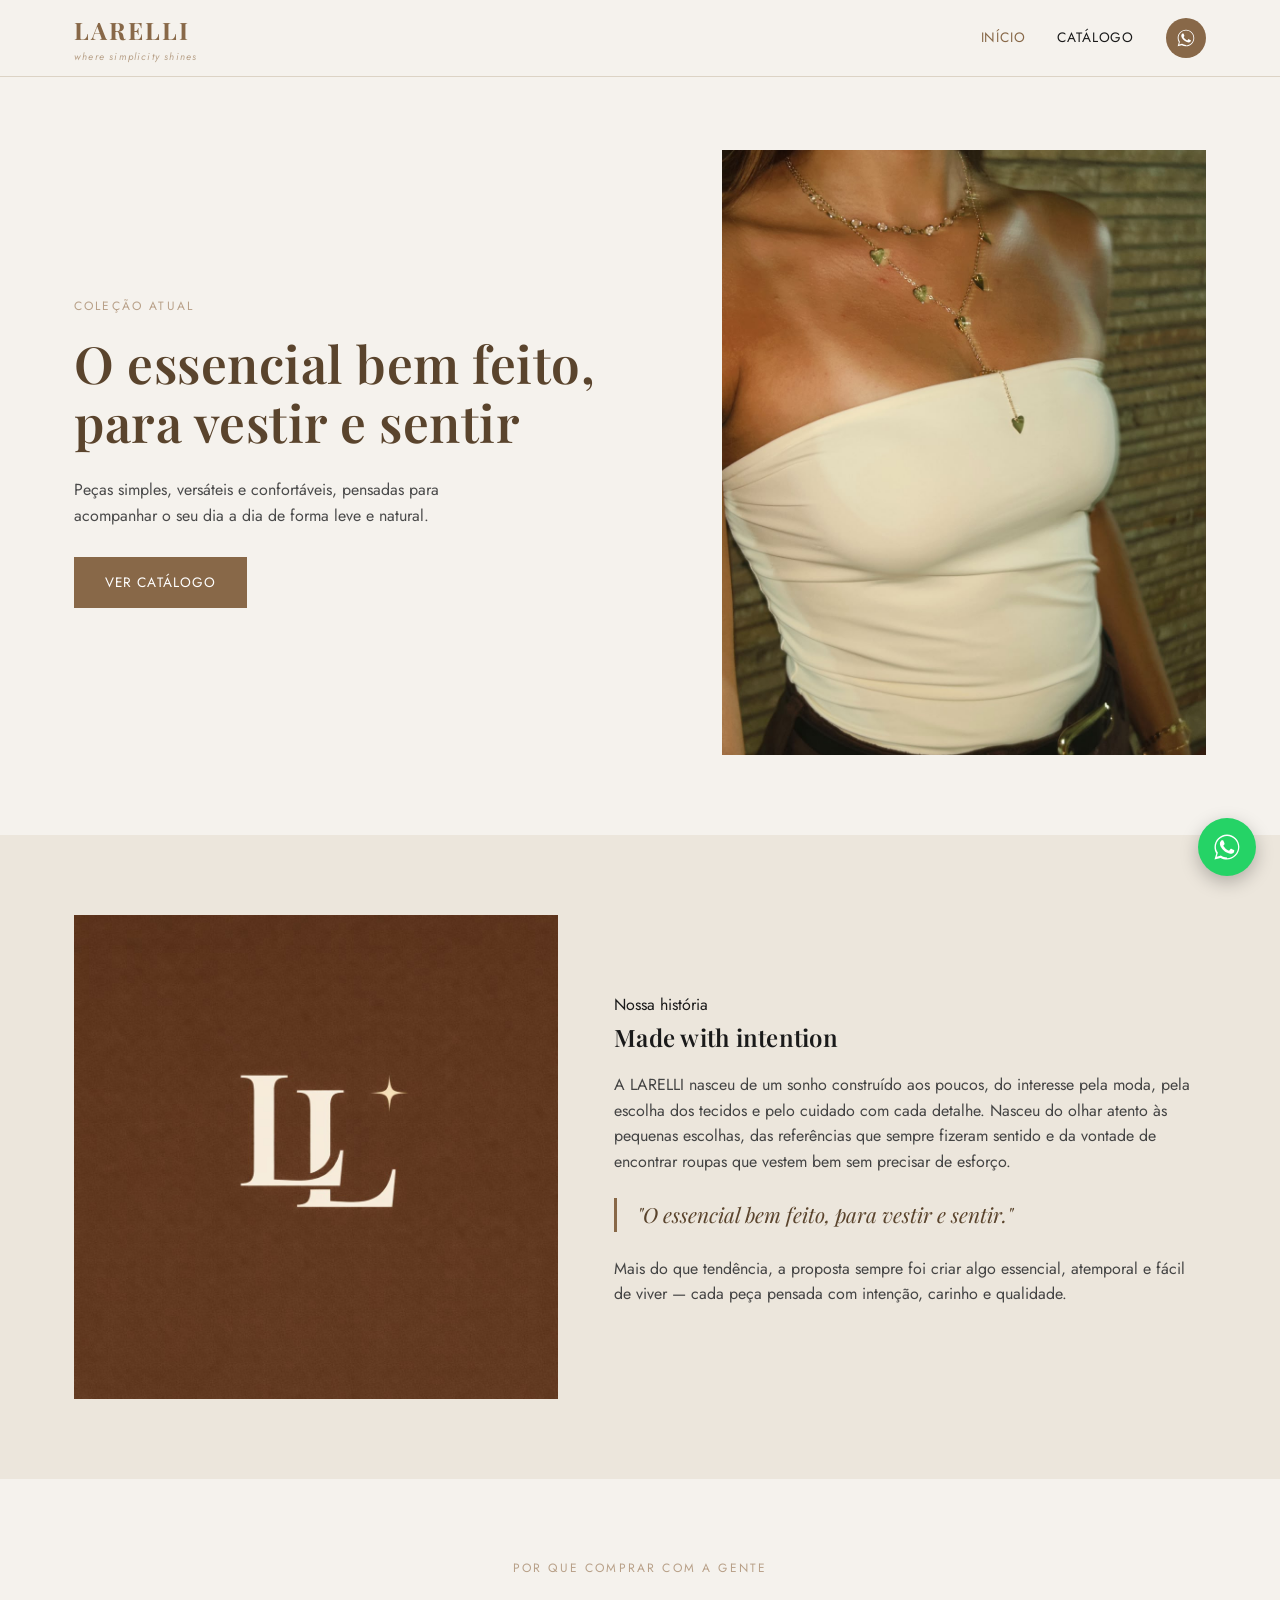
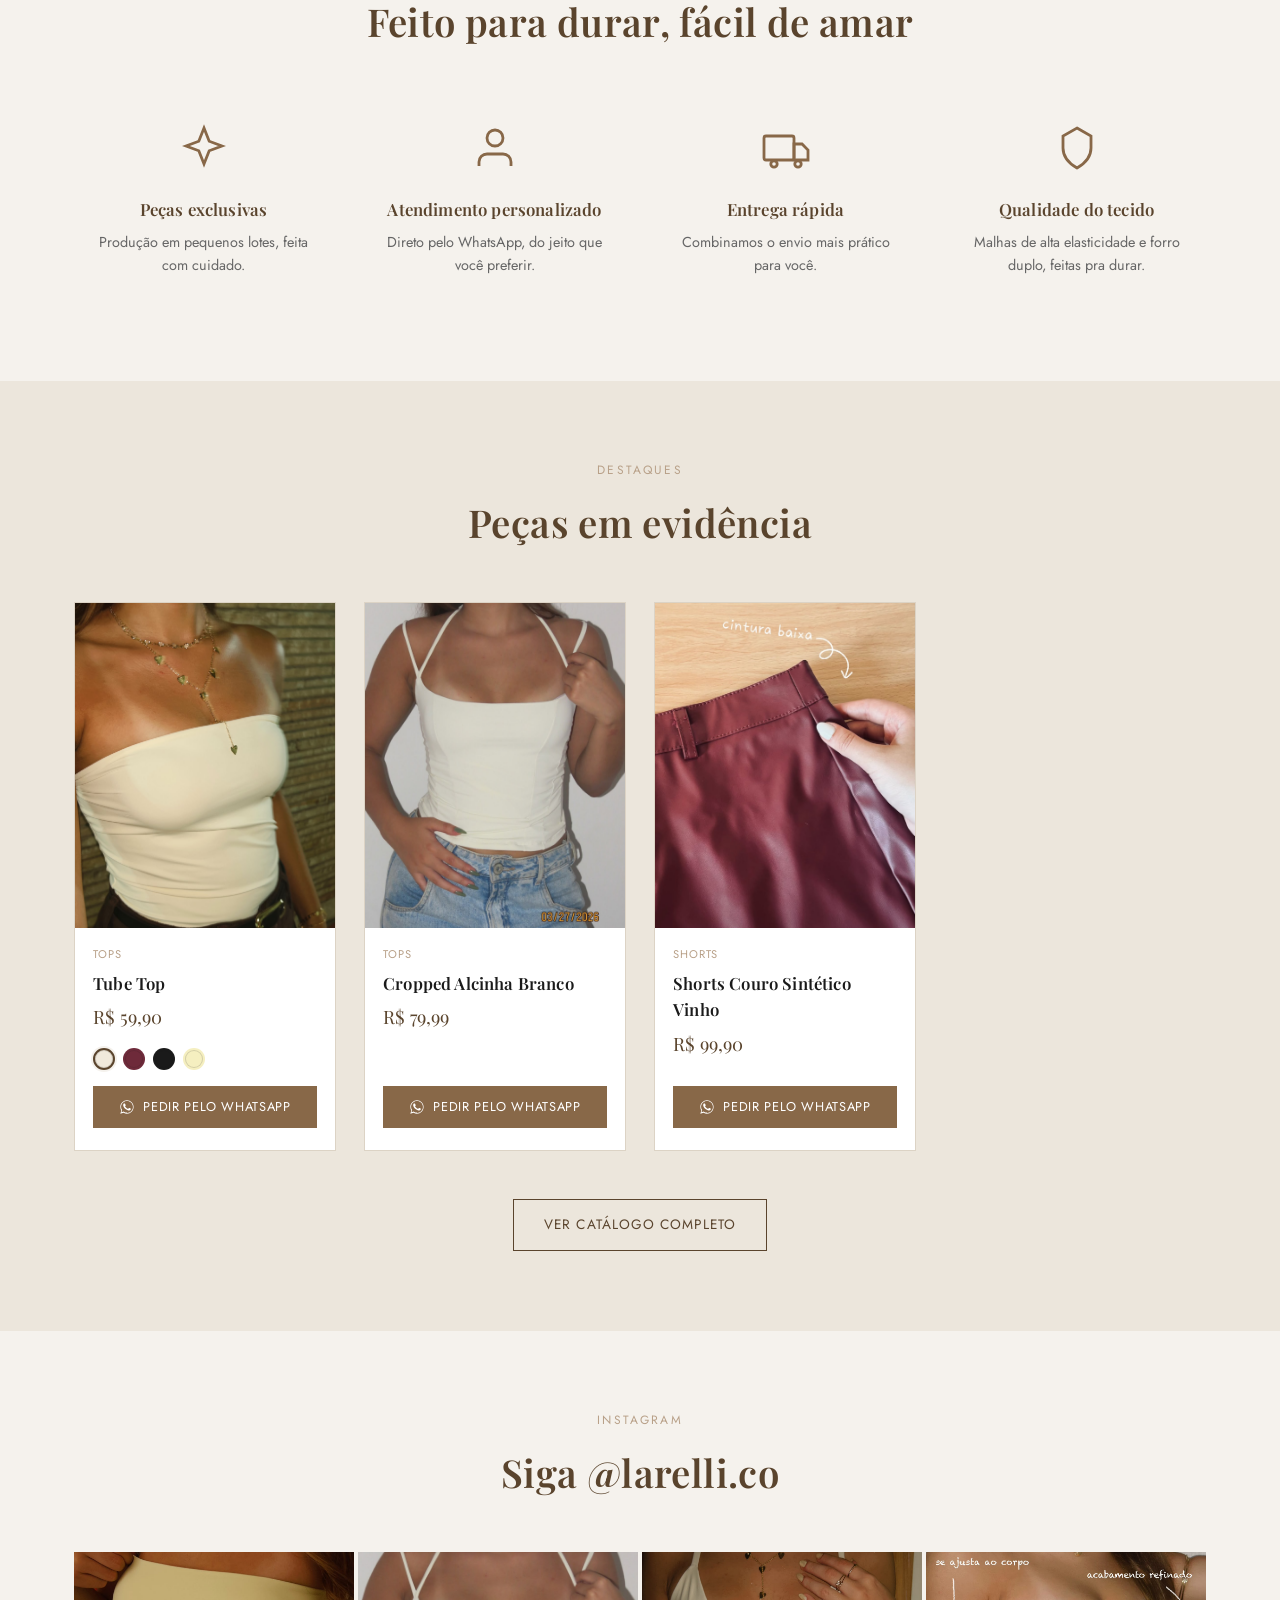
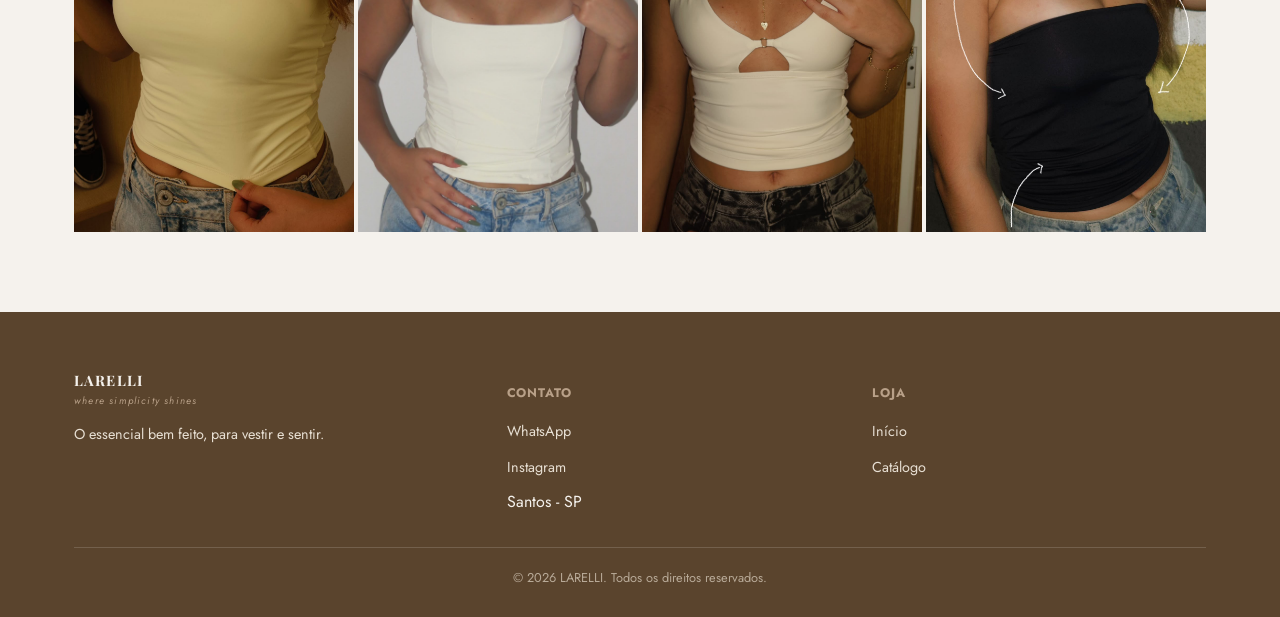
==== index.html @ 656bfe63 "Dados reais: WhatsApp, cidade, precos e variantes de cor do tube top" ====
<!DOCTYPE html>
<html lang="pt-BR">
<head>
<meta charset="UTF-8">
<meta name="viewport" content="width=device-width, initial-scale=1.0">
<title>LARELLI — where simplicity shines</title>
<link rel="icon" type="image/jpeg" href="assets/marca/monograma-larelli.jpeg">
<link rel="preconnect" href="https://fonts.googleapis.com">
<link href="https://fonts.googleapis.com/css2?family=Playfair+Display:wght@500;600;700&family=Jost:wght@300;400;500;600&display=swap" rel="stylesheet">
<link rel="stylesheet" href="assets/css/style.css?v=2">
</head>
<body>

<header class="site-header">
  <div class="container">
    <a href="index.html" class="logo">LARELLI<span>where simplicity shines</span></a>
    <nav class="nav">
      <a href="index.html" class="active">Início</a>
      <a href="catalogo.html">Catálogo</a>
      <a class="nav-whatsapp" id="wa-header" target="_blank" rel="noopener" aria-label="WhatsApp">
        <svg viewBox="0 0 24 24" fill="currentColor"><path d="M17.5 14.4c-.3-.1-1.7-.9-2-1-.3-.1-.5-.1-.7.1-.2.3-.8 1-.9 1.2-.2.2-.3.2-.6.1-.3-.1-1.3-.5-2.4-1.5-.9-.8-1.5-1.8-1.7-2.1-.2-.3 0-.5.1-.6.1-.1.3-.3.4-.5.1-.1.2-.3.3-.4.1-.2 0-.4 0-.5C10 9 9.4 7.6 9.1 7c-.2-.5-.4-.4-.6-.4h-.5c-.2 0-.5.1-.7.3-.2.3-1 1-1 2.4s1 2.8 1.1 3c.1.2 2 3.1 4.9 4.3.7.3 1.2.5 1.6.6.7.2 1.3.2 1.8.1.5-.1 1.7-.7 1.9-1.4.2-.7.2-1.2.2-1.4-.1-.1-.3-.2-.6-.3z"/><path d="M12 2C6.5 2 2 6.5 2 12c0 1.9.5 3.6 1.4 5.2L2 22l4.9-1.3c1.5.8 3.2 1.3 5 1.3 5.5 0 10-4.5 10-10S17.5 2 12 2zm0 18.3c-1.7 0-3.3-.5-4.6-1.3l-.3-.2-3.3.9.9-3.2-.2-.3C3.6 14.8 3.1 13.4 3.1 12c0-4.9 4-8.9 8.9-8.9s8.9 4 8.9 8.9-4 8.9-8.9 8.9z"/></svg>
      </a>
    </nav>
    <button class="nav-toggle" aria-label="Menu">
      <svg viewBox="0 0 24 24" fill="none" stroke="currentColor" stroke-width="1.8"><path d="M3 6h18M3 12h18M3 18h18"/></svg>
    </button>
  </div>
</header>

<section class="hero">
  <div class="container">
    <div class="hero-text">
      <div class="eyebrow">Coleção atual</div>
      <h1>O essencial bem feito,<br>para vestir e sentir</h1>
      <p>Peças simples, versáteis e confortáveis, pensadas para acompanhar o seu dia a dia de forma leve e natural.</p>
      <a href="catalogo.html" class="btn">Ver catálogo</a>
    </div>
    <div class="hero-photo">
      <img src="assets/produtos/tube-top-off-white/01.jpeg" alt="Tube top LARELLI">
    </div>
  </div>
</section>

<section class="section-alt">
  <div class="container story-grid">
    <img src="assets/marca/monograma-larelli.jpeg" alt="Monograma LARELLI">
    <div>
      <div class="eyebrow">Nossa história</div>
      <h2>Made with intention</h2>
      <p>A LARELLI nasceu de um sonho construído aos poucos, do interesse pela moda, pela escolha dos tecidos e pelo cuidado com cada detalhe. Nasceu do olhar atento às pequenas escolhas, das referências que sempre fizeram sentido e da vontade de encontrar roupas que vestem bem sem precisar de esforço.</p>
      <blockquote>"O essencial bem feito, para vestir e sentir."</blockquote>
      <p>Mais do que tendência, a proposta sempre foi criar algo essencial, atemporal e fácil de viver — cada peça pensada com intenção, carinho e qualidade.</p>
    </div>
  </div>
</section>

<section>
  <div class="container">
    <div class="section-head">
      <div class="eyebrow">Por que comprar com a gente</div>
      <h2>Feito para durar, fácil de amar</h2>
    </div>
    <div class="diferenciais">
      <div class="diferencial">
        <svg class="icon" viewBox="0 0 24 24" fill="none" stroke="currentColor" stroke-width="1.4"><path d="M12 2l2.6 6.6L21 11l-6.4 2.4L12 20l-2.6-6.6L3 11l6.4-2.4L12 2z"/></svg>
        <h3>Peças exclusivas</h3>
        <p>Produção em pequenos lotes, feita com cuidado.</p>
      </div>
      <div class="diferencial">
        <svg class="icon" viewBox="0 0 24 24" fill="none" stroke="currentColor" stroke-width="1.4"><path d="M20 21v-2a4 4 0 0 0-4-4H8a4 4 0 0 0-4 4v2"/><circle cx="12" cy="7" r="4"/></svg>
        <h3>Atendimento personalizado</h3>
        <p>Direto pelo WhatsApp, do jeito que você preferir.</p>
      </div>
      <div class="diferencial">
        <svg class="icon" viewBox="0 0 24 24" fill="none" stroke="currentColor" stroke-width="1.4"><rect x="1" y="6" width="15" height="12" rx="1"/><path d="M16 10h4l3 3v5h-7z"/><circle cx="6" cy="20" r="1.6"/><circle cx="18" cy="20" r="1.6"/></svg>
        <h3>Entrega rápida</h3>
        <p>Combinamos o envio mais prático para você.</p>
      </div>
      <div class="diferencial">
        <svg class="icon" viewBox="0 0 24 24" fill="none" stroke="currentColor" stroke-width="1.4"><path d="M12 2l7 4v6c0 5-3.5 8-7 10-3.5-2-7-5-7-10V6l7-4z"/></svg>
        <h3>Qualidade do tecido</h3>
        <p>Malhas de alta elasticidade e forro duplo, feitas pra durar.</p>
      </div>
    </div>
  </div>
</section>

<section class="section-alt">
  <div class="container">
    <div class="section-head">
      <div class="eyebrow">Destaques</div>
      <h2>Peças em evidência</h2>
    </div>
    <div class="grid-produtos">

      <div class="produto-card" data-categoria="tops"
           data-nome="Tube Top"
           data-preco="R$ 59,90"
           data-variantes='[{"nome":"Off-White","cor":"#F0E9DC","fotos":["assets/produtos/tube-top-off-white/01.jpeg","assets/produtos/tube-top-off-white/02.jpeg","assets/produtos/tube-top-off-white/03.jpeg","assets/produtos/tube-top-off-white/07.jpeg"]},{"nome":"Vinho","cor":"#6E2A3A","fotos":["assets/produtos/tube-top-vinho/01.jpeg","assets/produtos/tube-top-vinho/02.jpeg","assets/produtos/tube-top-vinho/03.jpeg"]},{"nome":"Preto","cor":"#1A1A1A","fotos":["assets/produtos/tube-top-preto/01.jpeg","assets/produtos/tube-top-preto/02.jpeg","assets/produtos/tube-top-preto/03.jpeg"]},{"nome":"Amarelo","cor":"#F5EFC0","fotos":["assets/produtos/tube-top-amarelo/01.jpeg","assets/produtos/tube-top-amarelo/02.jpeg"]}]'>
        <div class="produto-photo"><img src="assets/produtos/tube-top-off-white/01.jpeg" alt="Tube Top"></div>
        <div class="produto-info">
          <span class="categoria">Tops</span>
          <h3>Tube Top</h3>
          <span class="preco">R$ 59,90</span>
          <div class="variantes"></div>
          <a href="#" class="btn-whatsapp-card btn-wa-produto">
            <svg viewBox="0 0 24 24" fill="currentColor"><path d="M17.5 14.4c-.3-.1-1.7-.9-2-1-.3-.1-.5-.1-.7.1-.2.3-.8 1-.9 1.2-.2.2-.3.2-.6.1-.3-.1-1.3-.5-2.4-1.5-.9-.8-1.5-1.8-1.7-2.1-.2-.3 0-.5.1-.6.1-.1.3-.3.4-.5.1-.1.2-.3.3-.4.1-.2 0-.4 0-.5C10 9 9.4 7.6 9.1 7c-.2-.5-.4-.4-.6-.4h-.5c-.2 0-.5.1-.7.3-.2.3-1 1-1 2.4s1 2.8 1.1 3c.1.2 2 3.1 4.9 4.3.7.3 1.2.5 1.6.6.7.2 1.3.2 1.8.1.5-.1 1.7-.7 1.9-1.4.2-.7.2-1.2.2-1.4-.1-.1-.3-.2-.6-.3z"/><path d="M12 2C6.5 2 2 6.5 2 12c0 1.9.5 3.6 1.4 5.2L2 22l4.9-1.3c1.5.8 3.2 1.3 5 1.3 5.5 0 10-4.5 10-10S17.5 2 12 2zm0 18.3c-1.7 0-3.3-.5-4.6-1.3l-.3-.2-3.3.9.9-3.2-.2-.3C3.6 14.8 3.1 13.4 3.1 12c0-4.9 4-8.9 8.9-8.9s8.9 4 8.9 8.9-4 8.9-8.9 8.9z"/></svg>
            Pedir pelo WhatsApp
          </a>
        </div>
      </div>

      <div class="produto-card" data-categoria="tops"
           data-nome="Cropped Alcinha Branco"
           data-preco="R$ 79,99"
           data-fotos='["assets/produtos/cropped-alcinha-branco/01.jpeg","assets/produtos/cropped-alcinha-branco/02.jpeg","assets/produtos/cropped-alcinha-branco/03.jpeg"]'>
        <div class="produto-photo"><img src="assets/produtos/cropped-alcinha-branco/01.jpeg" alt="Cropped Alcinha Branco"></div>
        <div class="produto-info">
          <span class="categoria">Tops</span>
          <h3>Cropped Alcinha Branco</h3>
          <span class="preco">R$ 79,99</span>
          <a href="#" class="btn-whatsapp-card btn-wa-produto">
            <svg viewBox="0 0 24 24" fill="currentColor"><path d="M17.5 14.4c-.3-.1-1.7-.9-2-1-.3-.1-.5-.1-.7.1-.2.3-.8 1-.9 1.2-.2.2-.3.2-.6.1-.3-.1-1.3-.5-2.4-1.5-.9-.8-1.5-1.8-1.7-2.1-.2-.3 0-.5.1-.6.1-.1.3-.3.4-.5.1-.1.2-.3.3-.4.1-.2 0-.4 0-.5C10 9 9.4 7.6 9.1 7c-.2-.5-.4-.4-.6-.4h-.5c-.2 0-.5.1-.7.3-.2.3-1 1-1 2.4s1 2.8 1.1 3c.1.2 2 3.1 4.9 4.3.7.3 1.2.5 1.6.6.7.2 1.3.2 1.8.1.5-.1 1.7-.7 1.9-1.4.2-.7.2-1.2.2-1.4-.1-.1-.3-.2-.6-.3z"/><path d="M12 2C6.5 2 2 6.5 2 12c0 1.9.5 3.6 1.4 5.2L2 22l4.9-1.3c1.5.8 3.2 1.3 5 1.3 5.5 0 10-4.5 10-10S17.5 2 12 2zm0 18.3c-1.7 0-3.3-.5-4.6-1.3l-.3-.2-3.3.9.9-3.2-.2-.3C3.6 14.8 3.1 13.4 3.1 12c0-4.9 4-8.9 8.9-8.9s8.9 4 8.9 8.9-4 8.9-8.9 8.9z"/></svg>
            Pedir pelo WhatsApp
          </a>
        </div>
      </div>

      <div class="produto-card" data-categoria="shorts"
           data-nome="Shorts Couro Sintético Vinho"
           data-preco="R$ 99,90"
           data-fotos='["assets/produtos/shorts-couro-vinho/01.jpeg","assets/produtos/shorts-couro-vinho/02.jpeg","assets/produtos/shorts-couro-vinho/03.jpeg","assets/produtos/shorts-couro-vinho/04.jpeg"]'>
        <div class="produto-photo"><img src="assets/produtos/shorts-couro-vinho/01.jpeg" alt="Shorts Couro Sintético Vinho"></div>
        <div class="produto-info">
          <span class="categoria">Shorts</span>
          <h3>Shorts Couro Sintético Vinho</h3>
          <span class="preco">R$ 99,90</span>
          <a href="#" class="btn-whatsapp-card btn-wa-produto">
            <svg viewBox="0 0 24 24" fill="currentColor"><path d="M17.5 14.4c-.3-.1-1.7-.9-2-1-.3-.1-.5-.1-.7.1-.2.3-.8 1-.9 1.2-.2.2-.3.2-.6.1-.3-.1-1.3-.5-2.4-1.5-.9-.8-1.5-1.8-1.7-2.1-.2-.3 0-.5.1-.6.1-.1.3-.3.4-.5.1-.1.2-.3.3-.4.1-.2 0-.4 0-.5C10 9 9.4 7.6 9.1 7c-.2-.5-.4-.4-.6-.4h-.5c-.2 0-.5.1-.7.3-.2.3-1 1-1 2.4s1 2.8 1.1 3c.1.2 2 3.1 4.9 4.3.7.3 1.2.5 1.6.6.7.2 1.3.2 1.8.1.5-.1 1.7-.7 1.9-1.4.2-.7.2-1.2.2-1.4-.1-.1-.3-.2-.6-.3z"/><path d="M12 2C6.5 2 2 6.5 2 12c0 1.9.5 3.6 1.4 5.2L2 22l4.9-1.3c1.5.8 3.2 1.3 5 1.3 5.5 0 10-4.5 10-10S17.5 2 12 2zm0 18.3c-1.7 0-3.3-.5-4.6-1.3l-.3-.2-3.3.9.9-3.2-.2-.3C3.6 14.8 3.1 13.4 3.1 12c0-4.9 4-8.9 8.9-8.9s8.9 4 8.9 8.9-4 8.9-8.9 8.9z"/></svg>
            Pedir pelo WhatsApp
          </a>
        </div>
      </div>

    </div>
    <div class="ver-catalogo-cta">
      <a href="catalogo.html" class="btn btn-outline">Ver catálogo completo</a>
    </div>
  </div>
</section>

<section>
  <div class="container">
    <div class="section-head">
      <div class="eyebrow">Instagram</div>
      <h2>Siga <span id="ig-handle-text">@larelli.co</span></h2>
    </div>
    <div class="instagram-grid" id="instagram-grid">
      <a href="#" target="_blank" rel="noopener"><img src="assets/produtos/tube-top-amarelo/01.jpeg" alt=""></a>
      <a href="#" target="_blank" rel="noopener"><img src="assets/produtos/cropped-alcinha-branco/01.jpeg" alt=""></a>
      <a href="#" target="_blank" rel="noopener"><img src="assets/produtos/top-vazado-branco/01.jpeg" alt=""></a>
      <a href="#" target="_blank" rel="noopener"><img src="assets/produtos/tube-top-vinho/03.jpeg" alt=""></a>
    </div>
  </div>
</section>

<footer class="site-footer">
  <div class="container">
    <div class="footer-grid">
      <div>
        <a href="index.html" class="logo">LARELLI<span>where simplicity shines</span></a>
        <p style="margin-top:14px; max-width:32ch;">O essencial bem feito, para vestir e sentir.</p>
      </div>
      <div>
        <h4>Contato</h4>
        <ul>
          <li><a id="wa-footer" href="#" target="_blank" rel="noopener">WhatsApp</a></li>
          <li><a id="ig-footer" href="#" target="_blank" rel="noopener">Instagram</a></li>
          <li>Santos - SP</li>
        </ul>
      </div>
      <div>
        <h4>Loja</h4>
        <ul>
          <li><a href="index.html">Início</a></li>
          <li><a href="catalogo.html">Catálogo</a></li>
        </ul>
      </div>
    </div>
    <div class="footer-bottom">© 2026 LARELLI. Todos os direitos reservados.</div>
  </div>
</footer>

<a href="#" id="wa-float" class="whatsapp-float" target="_blank" rel="noopener" aria-label="Fale no WhatsApp">
  <svg viewBox="0 0 24 24" fill="currentColor"><path d="M17.5 14.4c-.3-.1-1.7-.9-2-1-.3-.1-.5-.1-.7.1-.2.3-.8 1-.9 1.2-.2.2-.3.2-.6.1-.3-.1-1.3-.5-2.4-1.5-.9-.8-1.5-1.8-1.7-2.1-.2-.3 0-.5.1-.6.1-.1.3-.3.4-.5.1-.1.2-.3.3-.4.1-.2 0-.4 0-.5C10 9 9.4 7.6 9.1 7c-.2-.5-.4-.4-.6-.4h-.5c-.2 0-.5.1-.7.3-.2.3-1 1-1 2.4s1 2.8 1.1 3c.1.2 2 3.1 4.9 4.3.7.3 1.2.5 1.6.6.7.2 1.3.2 1.8.1.5-.1 1.7-.7 1.9-1.4.2-.7.2-1.2.2-1.4-.1-.1-.3-.2-.6-.3z"/><path d="M12 2C6.5 2 2 6.5 2 12c0 1.9.5 3.6 1.4 5.2L2 22l4.9-1.3c1.5.8 3.2 1.3 5 1.3 5.5 0 10-4.5 10-10S17.5 2 12 2zm0 18.3c-1.7 0-3.3-.5-4.6-1.3l-.3-.2-3.3.9.9-3.2-.2-.3C3.6 14.8 3.1 13.4 3.1 12c0-4.9 4-8.9 8.9-8.9s8.9 4 8.9 8.9-4 8.9-8.9 8.9z"/></svg>
</a>

<script src="assets/js/config.js?v=2"></script>
<script>
  const waLink = `https://wa.me/${WHATSAPP_NUMERO}?text=${encodeURIComponent('Olá! Gostaria de saber mais sobre os produtos da loja.')}`;
  document.getElementById('wa-header').href = waLink;
  document.getElementById('wa-footer').href = waLink;
  document.getElementById('wa-float').href = waLink;
  document.getElementById('ig-footer').href = `https://instagram.com/${INSTAGRAM_USUARIO}`;
  document.getElementById('ig-handle-text').textContent = '@' + INSTAGRAM_USUARIO;
  document.querySelectorAll('#instagram-grid a').forEach(a => a.href = `https://instagram.com/${INSTAGRAM_USUARIO}`);
</script>
<script src="assets/js/main.js?v=2"></script>
</body>
</html>
---- assets/css/style.css ----
/* LARELLI — paleta extraída da logo real da marca */
:root {
  --bg: #F5F2ED;
  --bg-alt: #ECE6DC;
  --text: #1A1A1A;
  --accent: #886848;
  --accent-dark: #5A442D;
  --tan: #B8A088;
  --white: #FFFFFF;
  --border: #DCD3C5;

  --font-serif: 'Playfair Display', 'Georgia', serif;
  --font-sans: 'Jost', 'Helvetica Neue', Arial, sans-serif;

  --max-width: 1180px;
}

* { box-sizing: border-box; }

html { scroll-behavior: smooth; }

body {
  margin: 0;
  background: var(--bg);
  color: var(--text);
  font-family: var(--font-sans);
  font-size: 16px;
  line-height: 1.6;
  -webkit-font-smoothing: antialiased;
}

img { max-width: 100%; display: block; }

a { color: inherit; text-decoration: none; }

h1, h2, h3 {
  font-family: var(--font-serif);
  font-weight: 600;
  margin: 0 0 0.5em;
  letter-spacing: 0.01em;
}

.container {
  max-width: var(--max-width);
  margin: 0 auto;
  padding: 0 24px;
}

/* ---------- Header ---------- */
.site-header {
  position: fixed;
  top: 0; left: 0; right: 0;
  z-index: 100;
  background: rgba(245, 242, 237, 0.92);
  backdrop-filter: blur(6px);
  border-bottom: 1px solid var(--border);
}

.site-header .container {
  display: flex;
  align-items: center;
  justify-content: space-between;
  height: 76px;
}

.logo {
  font-family: var(--font-serif);
  font-size: 1.5rem;
  font-weight: 700;
  letter-spacing: 0.08em;
  color: var(--accent);
}

.logo span {
  display: block;
  font-family: var(--font-sans);
  font-style: italic;
  font-size: 0.62rem;
  letter-spacing: 0.12em;
  color: var(--tan);
  font-weight: 400;
  text-transform: lowercase;
}

.nav {
  display: flex;
  align-items: center;
  gap: 32px;
}

.nav a {
  font-size: 0.85rem;
  letter-spacing: 0.06em;
  text-transform: uppercase;
  color: var(--text);
  transition: color 0.2s ease;
}

.nav a:hover, .nav a.active { color: var(--accent); }

.nav-whatsapp {
  display: flex;
  align-items: center;
  justify-content: center;
  width: 40px; height: 40px;
  border-radius: 50%;
  background: var(--accent);
  color: var(--white) !important;
  transition: background 0.2s ease;
}
.nav-whatsapp:hover { background: var(--accent-dark); }
.nav-whatsapp svg { width: 20px; height: 20px; }

.nav-toggle {
  display: none;
  background: none;
  border: none;
  cursor: pointer;
  padding: 4px;
}
.nav-toggle svg { width: 26px; height: 26px; color: var(--text); }

/* ---------- Hero ---------- */
.hero {
  padding: 150px 0 80px;
}

.hero .container {
  display: grid;
  grid-template-columns: 1.1fr 0.9fr;
  gap: 56px;
  align-items: center;
}

.hero-photo {
  aspect-ratio: 4/5;
  overflow: hidden;
  background: var(--bg-alt);
}
.hero-photo img { width: 100%; height: 100%; object-fit: cover; }

.hero-text .eyebrow {
  text-transform: uppercase;
  letter-spacing: 0.18em;
  font-size: 0.75rem;
  color: var(--tan);
  margin-bottom: 18px;
}

.hero-text h1 {
  font-size: clamp(2.2rem, 4vw, 3.2rem);
  line-height: 1.15;
  color: var(--accent-dark);
}

.hero-text p {
  color: #4a4a4a;
  max-width: 40ch;
  margin-bottom: 28px;
}

.btn {
  display: inline-flex;
  align-items: center;
  gap: 10px;
  padding: 14px 30px;
  background: var(--accent);
  color: var(--white);
  font-size: 0.85rem;
  letter-spacing: 0.08em;
  text-transform: uppercase;
  border: 1px solid var(--accent);
  transition: all 0.25s ease;
  cursor: pointer;
}
.btn:hover { background: var(--accent-dark); border-color: var(--accent-dark); }

.btn-outline {
  background: transparent;
  color: var(--accent-dark);
  border: 1px solid var(--accent-dark);
}
.btn-outline:hover { background: var(--accent-dark); color: var(--white); }

/* ---------- Sections ---------- */
section { padding: 80px 0; }
.section-alt { background: var(--bg-alt); }

.section-head {
  text-align: center;
  max-width: 620px;
  margin: 0 auto 48px;
}
.section-head .eyebrow {
  text-transform: uppercase;
  letter-spacing: 0.18em;
  font-size: 0.75rem;
  color: var(--tan);
  margin-bottom: 12px;
}
.section-head h2 { color: var(--accent-dark); font-size: clamp(1.8rem, 3vw, 2.4rem); }
.section-head p { color: #555; margin-top: 12px; }

.story-grid {
  display: grid;
  grid-template-columns: 0.9fr 1.1fr;
  gap: 56px;
  align-items: center;
}
.story-grid img { width: 100%; }
.story-grid blockquote {
  font-family: var(--font-serif);
  font-style: italic;
  font-size: 1.3rem;
  color: var(--accent-dark);
  border-left: 3px solid var(--accent);
  padding-left: 20px;
  margin: 24px 0;
}
.story-grid p { color: #444; }

/* Diferenciais */
.diferenciais {
  display: grid;
  grid-template-columns: repeat(4, 1fr);
  gap: 32px;
}
.diferencial {
  text-align: center;
  padding: 24px 16px;
}
.diferencial .icon {
  width: 48px; height: 48px;
  margin: 0 auto 16px;
  color: var(--accent);
}
.diferencial h3 { font-size: 1.05rem; color: var(--accent-dark); }
.diferencial p { font-size: 0.9rem; color: #666; margin: 0; }

/* Destaques / grid de produtos */
.grid-produtos {
  display: grid;
  grid-template-columns: repeat(4, 1fr);
  gap: 28px;
}

.produto-card {
  background: var(--white);
  border: 1px solid var(--border);
  display: flex;
  flex-direction: column;
  transition: transform 0.25s ease, box-shadow 0.25s ease;
}
.produto-card:hover { transform: translateY(-4px); box-shadow: 0 12px 28px rgba(90, 68, 45, 0.12); }

.produto-photo {
  aspect-ratio: 4/5;
  overflow: hidden;
  cursor: pointer;
  background: var(--bg-alt);
}
.produto-photo img { width: 100%; height: 100%; object-fit: cover; transition: transform 0.4s ease; }
.produto-card:hover .produto-photo img { transform: scale(1.04); }

.produto-info { padding: 18px 18px 22px; display: flex; flex-direction: column; gap: 6px; flex: 1; }
.produto-info .categoria { font-size: 0.7rem; text-transform: uppercase; letter-spacing: 0.08em; color: var(--tan); }
.produto-info h3 { font-size: 1.05rem; margin: 0; color: var(--text); }
.produto-info .preco { font-family: var(--font-serif); font-size: 1.15rem; color: var(--accent-dark); margin-bottom: 8px; }

.btn-whatsapp-card {
  margin-top: auto;
  display: flex;
  align-items: center;
  justify-content: center;
  gap: 8px;
  padding: 11px;
  background: var(--accent);
  color: var(--white);
  font-size: 0.8rem;
  letter-spacing: 0.05em;
  text-transform: uppercase;
  transition: background 0.2s ease;
}
.btn-whatsapp-card:hover { background: var(--accent-dark); }
.btn-whatsapp-card svg { width: 16px; height: 16px; }

.ver-catalogo-cta { text-align: center; margin-top: 48px; }

.variantes { display: flex; gap: 8px; margin: 2px 0 10px; }
.variante-swatch {
  width: 22px; height: 22px;
  border-radius: 50%;
  border: 2px solid transparent;
  box-shadow: inset 0 0 0 1px rgba(26,26,26,0.15);
  cursor: pointer;
  padding: 0;
  transition: border-color 0.15s ease, transform 0.15s ease;
}
.variante-swatch:hover { transform: scale(1.12); }
.variante-swatch.active { border-color: var(--accent-dark); box-shadow: inset 0 0 0 1px rgba(26,26,26,0.15), 0 0 0 2px var(--bg); }

/* Instagram */
.instagram-grid {
  display: grid;
  grid-template-columns: repeat(4, 1fr);
  gap: 4px;
}
.instagram-grid a { aspect-ratio: 1; overflow: hidden; position: relative; }
.instagram-grid img { width: 100%; height: 100%; object-fit: cover; transition: transform 0.3s ease; }
.instagram-grid a:hover img { transform: scale(1.06); }

/* ---------- Catálogo ---------- */
.catalogo-header { padding: 150px 0 30px; text-align: center; }
.catalogo-header h1 { color: var(--accent-dark); font-size: clamp(2rem, 4vw, 2.6rem); }
.catalogo-header p { color: #555; }

.filtros {
  display: flex;
  justify-content: center;
  flex-wrap: wrap;
  gap: 10px;
  padding: 20px 0 50px;
}
.filtro-btn {
  padding: 9px 22px;
  border: 1px solid var(--accent);
  background: transparent;
  color: var(--accent-dark);
  font-size: 0.8rem;
  letter-spacing: 0.06em;
  text-transform: uppercase;
  cursor: pointer;
  transition: all 0.2s ease;
}
.filtro-btn:hover { background: var(--bg-alt); }
.filtro-btn.active { background: var(--accent); color: var(--white); }

.catalogo-grid { padding-bottom: 90px; }

/* ---------- Lightbox modal ---------- */
.lightbox {
  position: fixed;
  inset: 0;
  background: rgba(26, 26, 26, 0.92);
  z-index: 1000;
  display: none;
  align-items: center;
  justify-content: center;
  padding: 24px;
}
.lightbox.open { display: flex; }

.lightbox-content {
  position: relative;
  max-width: 720px;
  max-height: 92vh;
  width: 100%;
  background: var(--bg);
  padding: 24px;
  overflow-y: auto;
}

.lightbox-main {
  height: min(55vh, 520px);
  overflow: hidden;
  background: var(--bg-alt);
  margin-bottom: 14px;
}
.lightbox-main img { width: 100%; height: 100%; object-fit: contain; }

.lightbox-thumbs { display: flex; gap: 8px; overflow-x: auto; padding-bottom: 4px; }
.lightbox-thumbs img {
  width: 64px; height: 80px; object-fit: cover;
  cursor: pointer;
  opacity: 0.55;
  border: 1px solid transparent;
  flex-shrink: 0;
}
.lightbox-thumbs img.active { opacity: 1; border-color: var(--accent); }

.lightbox-info { margin-top: 16px; }
.lightbox-info h3 { color: var(--accent-dark); margin-bottom: 4px; }
.lightbox-info .preco { font-family: var(--font-serif); font-size: 1.2rem; color: var(--accent); margin-bottom: 14px; }

.lightbox-close {
  position: absolute;
  top: -44px; right: 0;
  background: none;
  border: none;
  color: var(--white);
  cursor: pointer;
  padding: 6px;
}
.lightbox-close svg { width: 26px; height: 26px; }

.lightbox-nav {
  position: absolute;
  top: 50%;
  transform: translateY(-50%);
  background: rgba(255,255,255,0.85);
  border: none;
  width: 40px; height: 40px;
  cursor: pointer;
  display: flex; align-items: center; justify-content: center;
}
.lightbox-nav svg { width: 20px; height: 20px; color: var(--accent-dark); }
.lightbox-prev { left: -20px; }
.lightbox-next { right: -20px; }

/* ---------- Floating WhatsApp button ---------- */
.whatsapp-float {
  position: fixed;
  bottom: 24px;
  right: 24px;
  width: 58px; height: 58px;
  border-radius: 50%;
  background: #25D366;
  display: flex;
  align-items: center;
  justify-content: center;
  box-shadow: 0 6px 18px rgba(0,0,0,0.25);
  z-index: 200;
  transition: transform 0.2s ease;
}
.whatsapp-float:hover { transform: scale(1.08); }
.whatsapp-float svg { width: 30px; height: 30px; color: white; }

/* ---------- Footer ---------- */
.site-footer {
  background: var(--accent-dark);
  color: var(--bg);
  padding: 56px 0 28px;
}
.footer-grid {
  display: grid;
  grid-template-columns: 1.2fr 1fr 1fr;
  gap: 32px;
  margin-bottom: 32px;
}
.footer-grid .logo { color: var(--bg); }
.footer-grid .logo span { color: var(--tan); }
.footer-grid p, .footer-grid a { color: #E7DFD3; font-size: 0.9rem; }
.footer-grid h4 {
  font-family: var(--font-sans);
  text-transform: uppercase;
  letter-spacing: 0.08em;
  font-size: 0.78rem;
  color: var(--tan);
  margin-bottom: 14px;
}
.footer-grid ul { list-style: none; padding: 0; margin: 0; display: flex; flex-direction: column; gap: 10px; }
.footer-grid a:hover { color: var(--white); }
.footer-bottom {
  border-top: 1px solid rgba(255,255,255,0.15);
  padding-top: 20px;
  text-align: center;
  font-size: 0.8rem;
  color: #B8AA98;
}

/* ---------- Responsive ---------- */
@media (max-width: 900px) {
  .hero .container { grid-template-columns: 1fr; }
  .hero-photo { order: -1; }
  .diferenciais { grid-template-columns: repeat(2, 1fr); }
  .grid-produtos { grid-template-columns: repeat(2, 1fr); }
  .instagram-grid { grid-template-columns: repeat(2, 1fr); }
  .story-grid { grid-template-columns: 1fr; }
  .footer-grid { grid-template-columns: 1fr; gap: 24px; }
}

@media (max-width: 600px) {
  .nav { position: fixed; top: 76px; left: 0; right: 0; background: var(--bg); flex-direction: column; padding: 24px; gap: 20px; border-bottom: 1px solid var(--border); transform: translateY(-150%); transition: transform 0.3s ease; }
  .nav.open { transform: translateY(0); }
  .nav-toggle { display: block; }
  .diferenciais { grid-template-columns: 1fr; }
  .grid-produtos { grid-template-columns: 1fr 1fr; gap: 16px; }
  .lightbox-nav { display: none; }
}
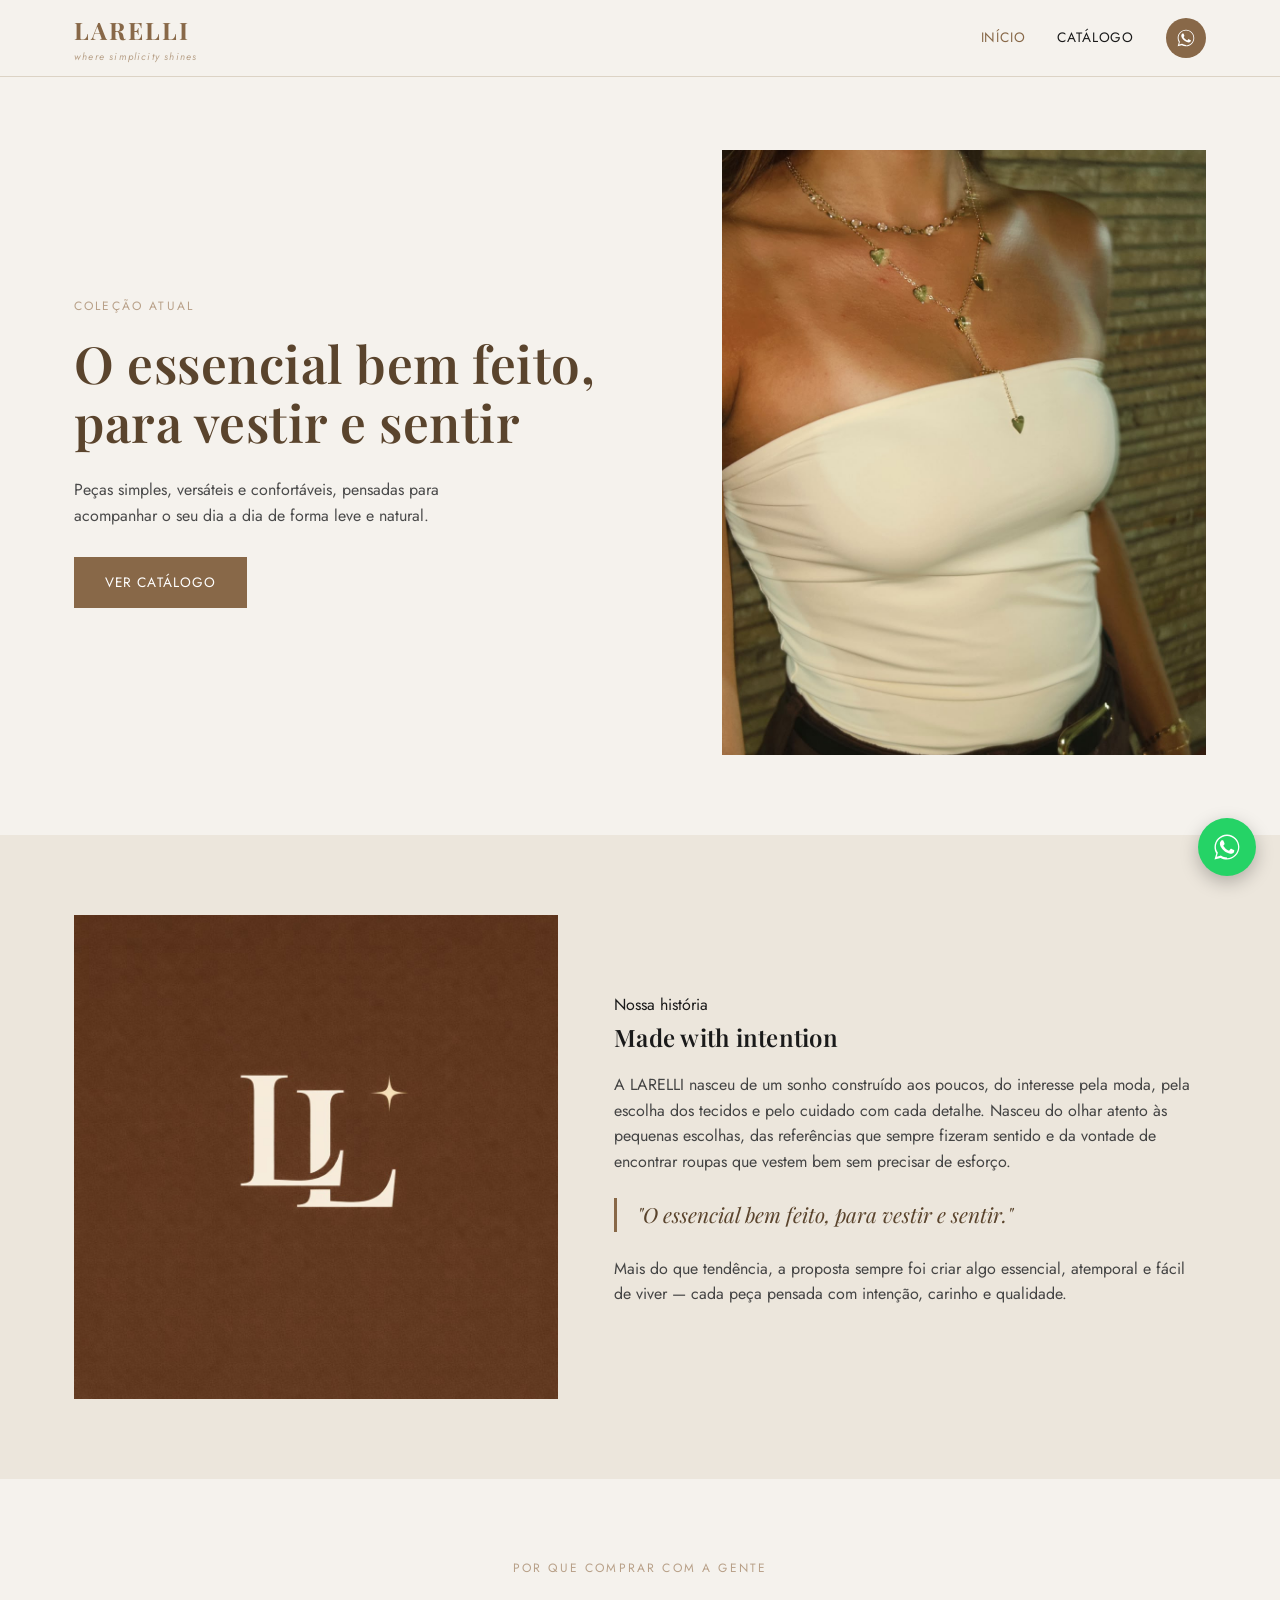
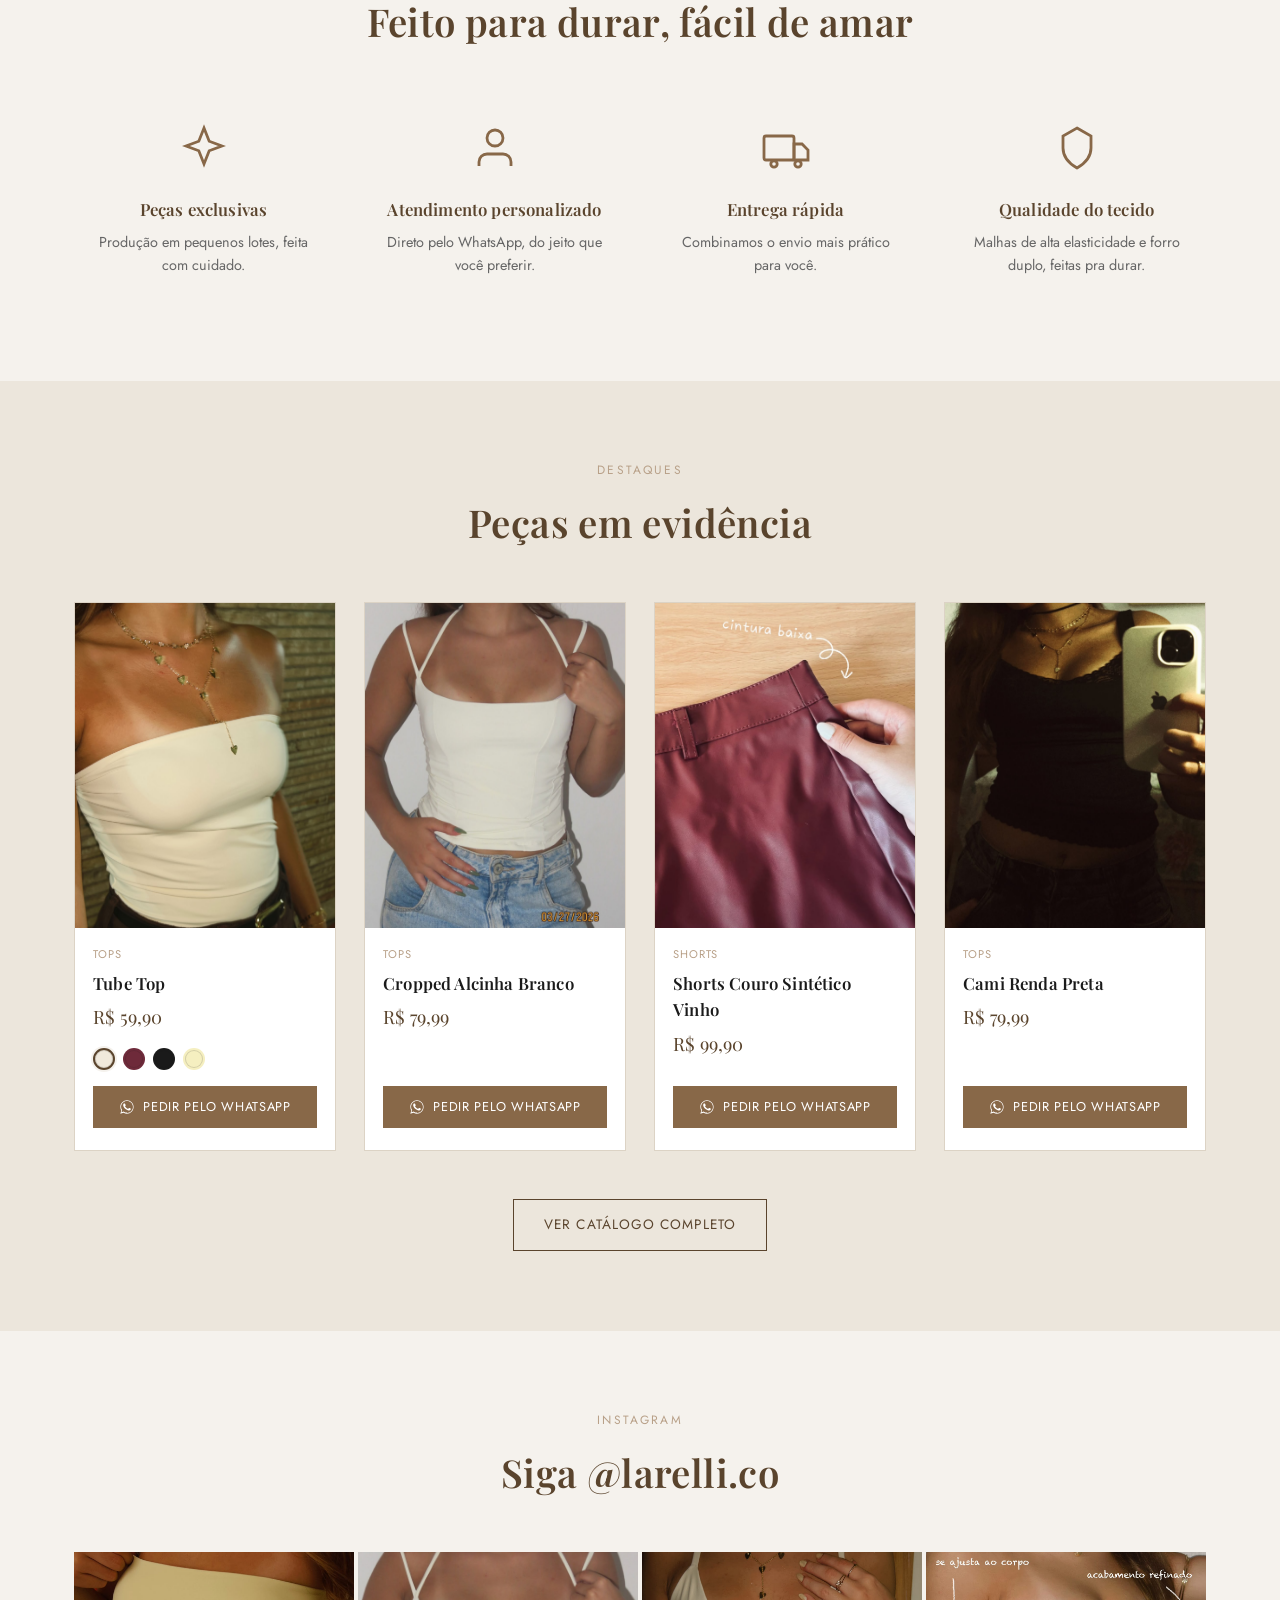
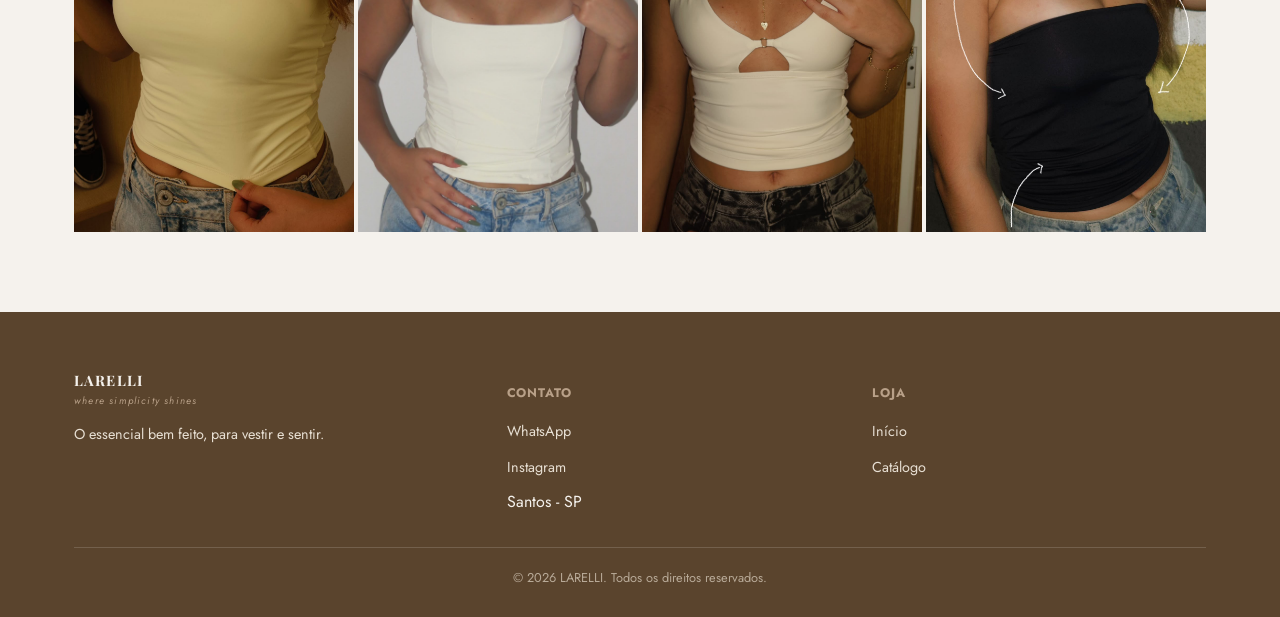
==== commit 8910407b: "Adiciona Cami Renda Preta aos destaques da home" ====
--- a/index.html
+++ b/index.html
@@ -135,6 +135,22 @@
           <span class="categoria">Shorts</span>
           <h3>Shorts Couro Sintético Vinho</h3>
           <span class="preco">R$ 99,90</span>
+          <a href="#" class="btn-whatsapp-card btn-wa-produto">
+            <svg viewBox="0 0 24 24" fill="currentColor"><path d="M17.5 14.4c-.3-.1-1.7-.9-2-1-.3-.1-.5-.1-.7.1-.2.3-.8 1-.9 1.2-.2.2-.3.2-.6.1-.3-.1-1.3-.5-2.4-1.5-.9-.8-1.5-1.8-1.7-2.1-.2-.3 0-.5.1-.6.1-.1.3-.3.4-.5.1-.1.2-.3.3-.4.1-.2 0-.4 0-.5C10 9 9.4 7.6 9.1 7c-.2-.5-.4-.4-.6-.4h-.5c-.2 0-.5.1-.7.3-.2.3-1 1-1 2.4s1 2.8 1.1 3c.1.2 2 3.1 4.9 4.3.7.3 1.2.5 1.6.6.7.2 1.3.2 1.8.1.5-.1 1.7-.7 1.9-1.4.2-.7.2-1.2.2-1.4-.1-.1-.3-.2-.6-.3z"/><path d="M12 2C6.5 2 2 6.5 2 12c0 1.9.5 3.6 1.4 5.2L2 22l4.9-1.3c1.5.8 3.2 1.3 5 1.3 5.5 0 10-4.5 10-10S17.5 2 12 2zm0 18.3c-1.7 0-3.3-.5-4.6-1.3l-.3-.2-3.3.9.9-3.2-.2-.3C3.6 14.8 3.1 13.4 3.1 12c0-4.9 4-8.9 8.9-8.9s8.9 4 8.9 8.9-4 8.9-8.9 8.9z"/></svg>
+            Pedir pelo WhatsApp
+          </a>
+        </div>
+      </div>
+
+      <div class="produto-card" data-categoria="tops"
+           data-nome="Cami Renda Preta"
+           data-preco="R$ 79,99"
+           data-fotos='["assets/produtos/cami-renda-preta/01.jpeg","assets/produtos/cami-renda-preta/02.jpeg"]'>
+        <div class="produto-photo"><img src="assets/produtos/cami-renda-preta/01.jpeg" alt="Cami Renda Preta"></div>
+        <div class="produto-info">
+          <span class="categoria">Tops</span>
+          <h3>Cami Renda Preta</h3>
+          <span class="preco">R$ 79,99</span>
           <a href="#" class="btn-whatsapp-card btn-wa-produto">
             <svg viewBox="0 0 24 24" fill="currentColor"><path d="M17.5 14.4c-.3-.1-1.7-.9-2-1-.3-.1-.5-.1-.7.1-.2.3-.8 1-.9 1.2-.2.2-.3.2-.6.1-.3-.1-1.3-.5-2.4-1.5-.9-.8-1.5-1.8-1.7-2.1-.2-.3 0-.5.1-.6.1-.1.3-.3.4-.5.1-.1.2-.3.3-.4.1-.2 0-.4 0-.5C10 9 9.4 7.6 9.1 7c-.2-.5-.4-.4-.6-.4h-.5c-.2 0-.5.1-.7.3-.2.3-1 1-1 2.4s1 2.8 1.1 3c.1.2 2 3.1 4.9 4.3.7.3 1.2.5 1.6.6.7.2 1.3.2 1.8.1.5-.1 1.7-.7 1.9-1.4.2-.7.2-1.2.2-1.4-.1-.1-.3-.2-.6-.3z"/><path d="M12 2C6.5 2 2 6.5 2 12c0 1.9.5 3.6 1.4 5.2L2 22l4.9-1.3c1.5.8 3.2 1.3 5 1.3 5.5 0 10-4.5 10-10S17.5 2 12 2zm0 18.3c-1.7 0-3.3-.5-4.6-1.3l-.3-.2-3.3.9.9-3.2-.2-.3C3.6 14.8 3.1 13.4 3.1 12c0-4.9 4-8.9 8.9-8.9s8.9 4 8.9 8.9-4 8.9-8.9 8.9z"/></svg>
             Pedir pelo WhatsApp
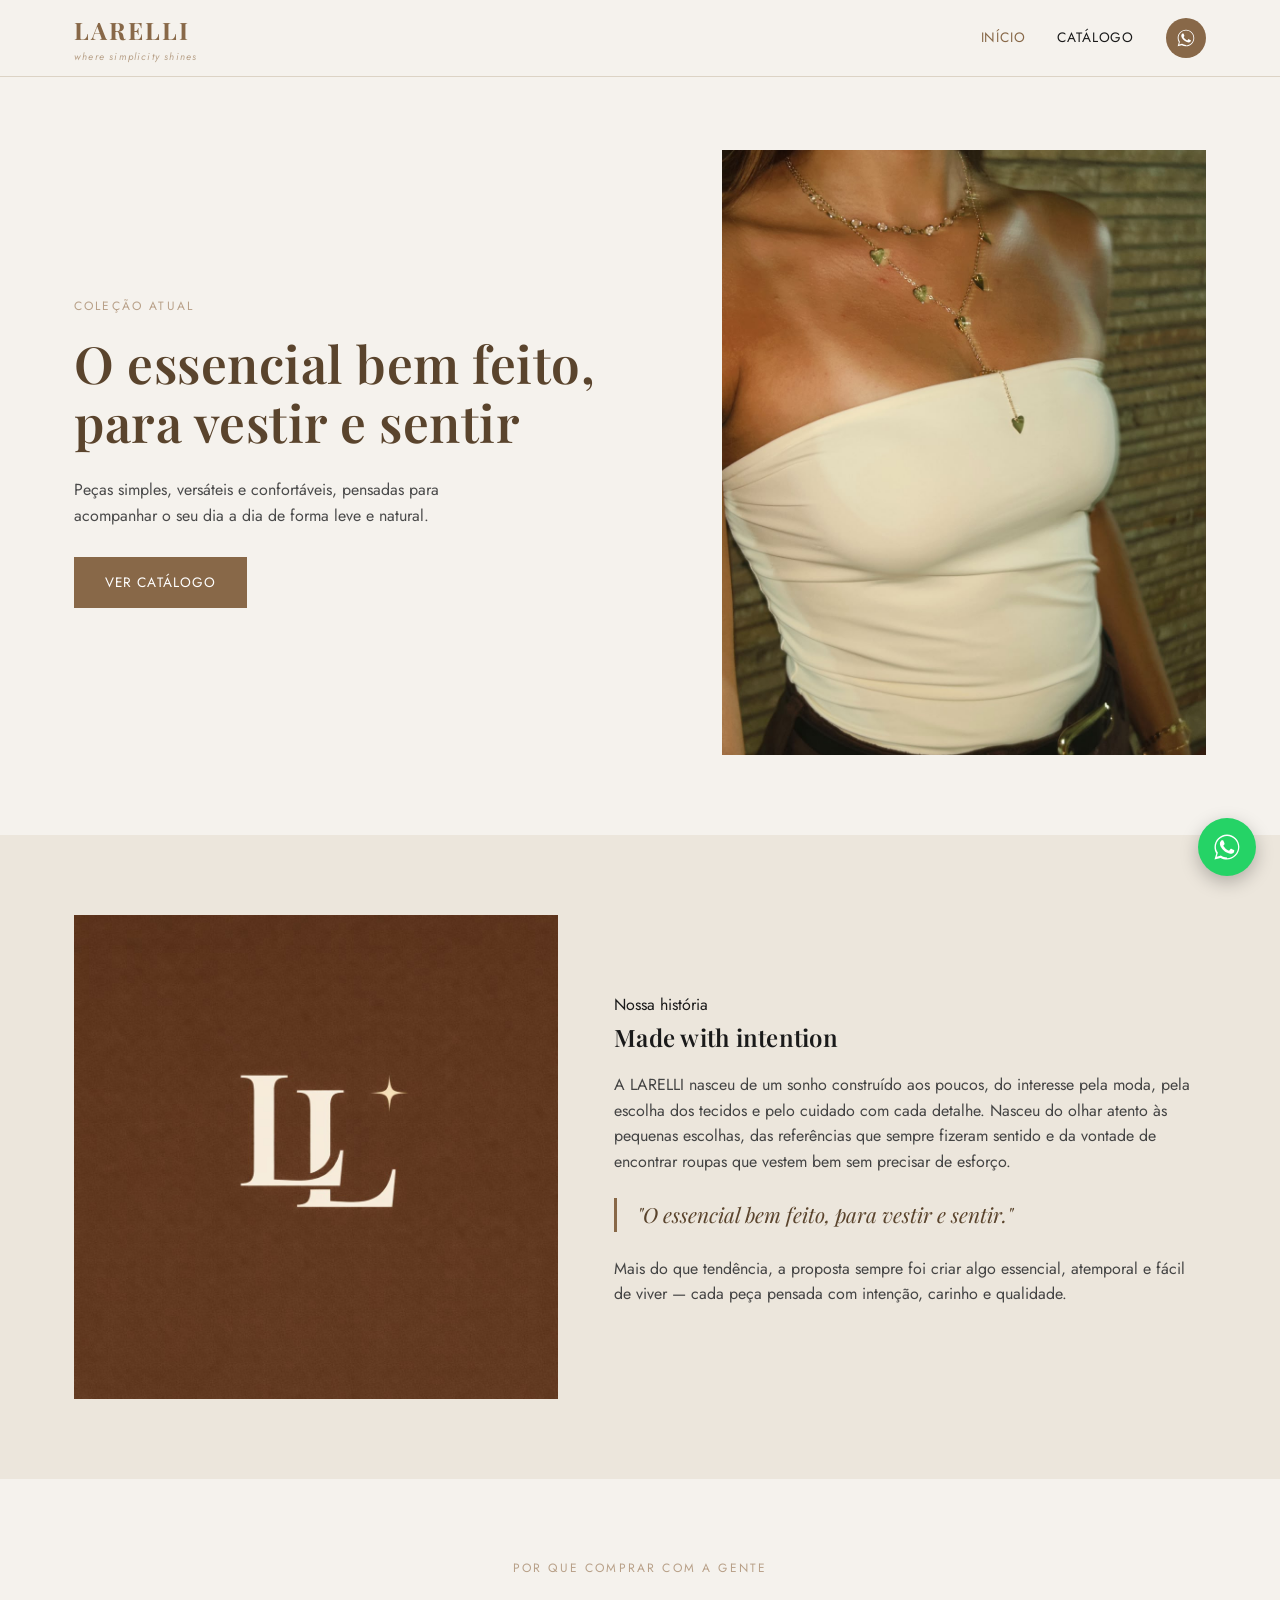
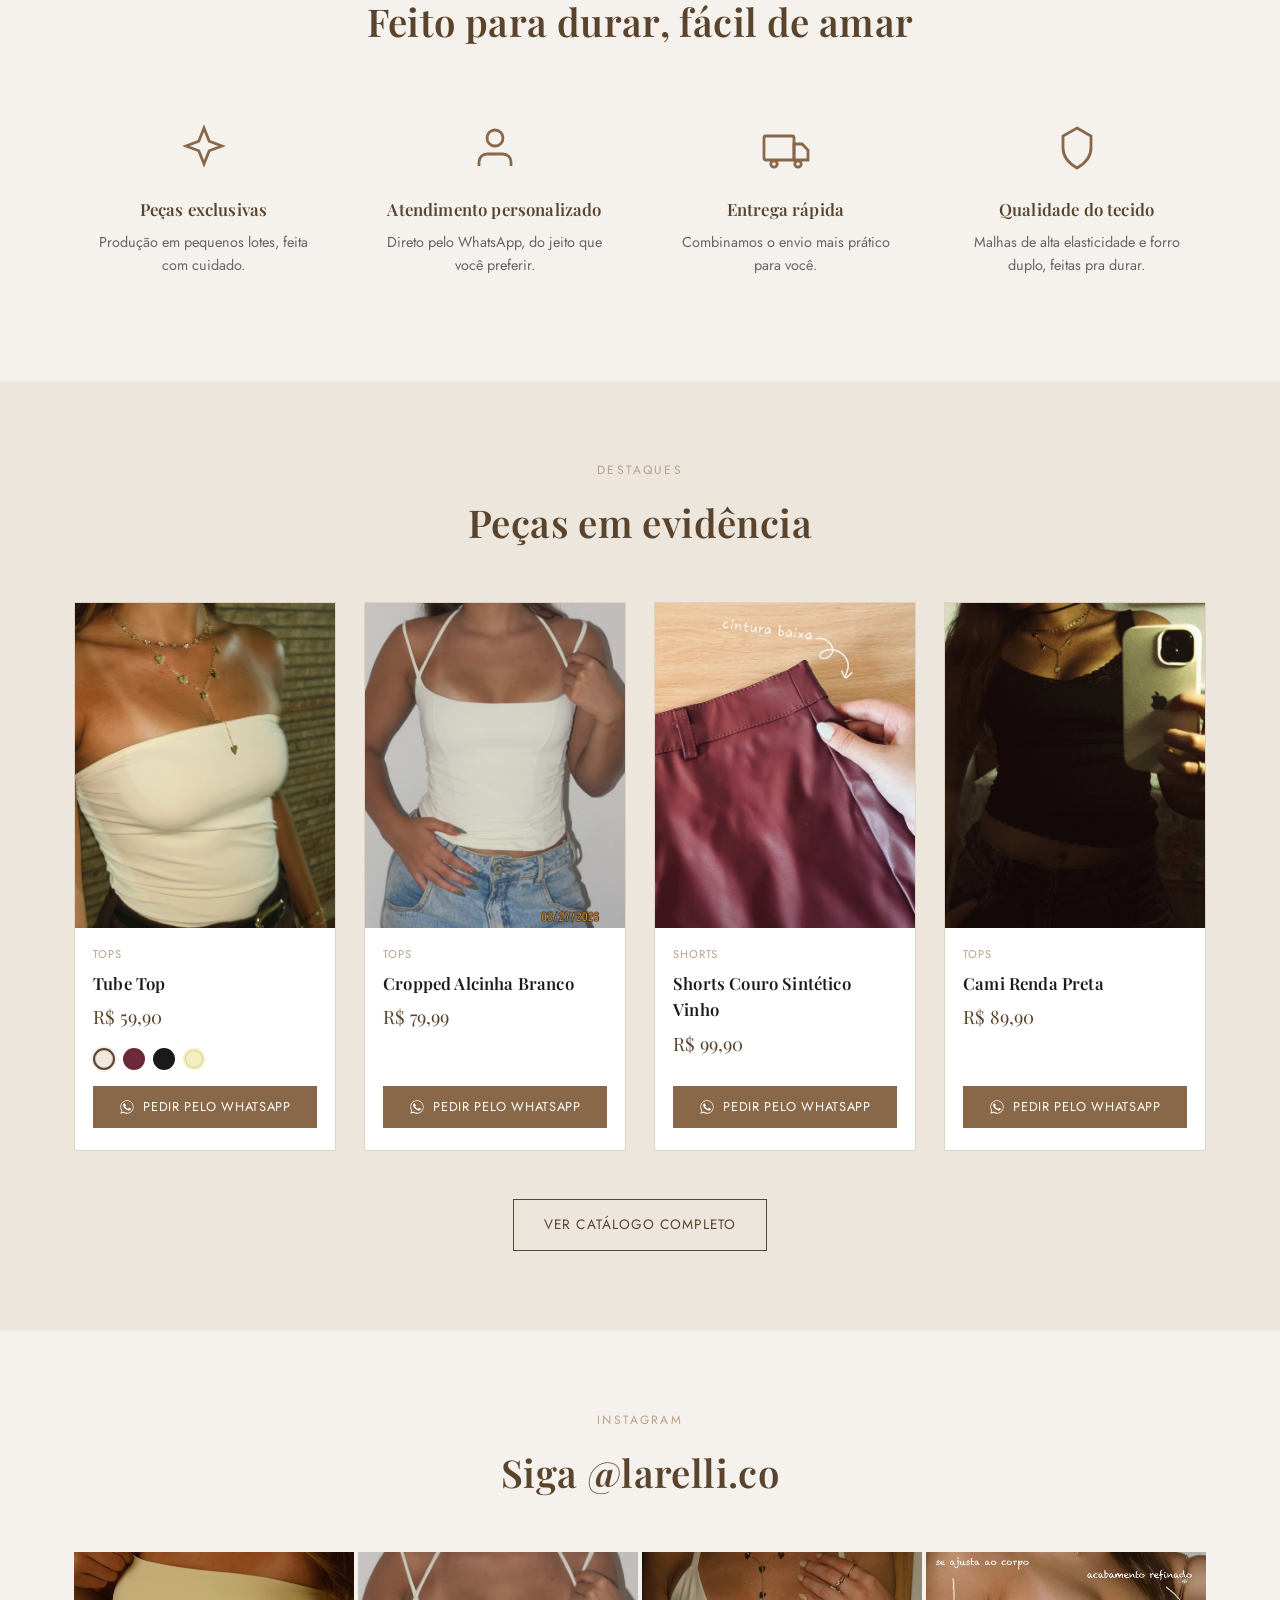
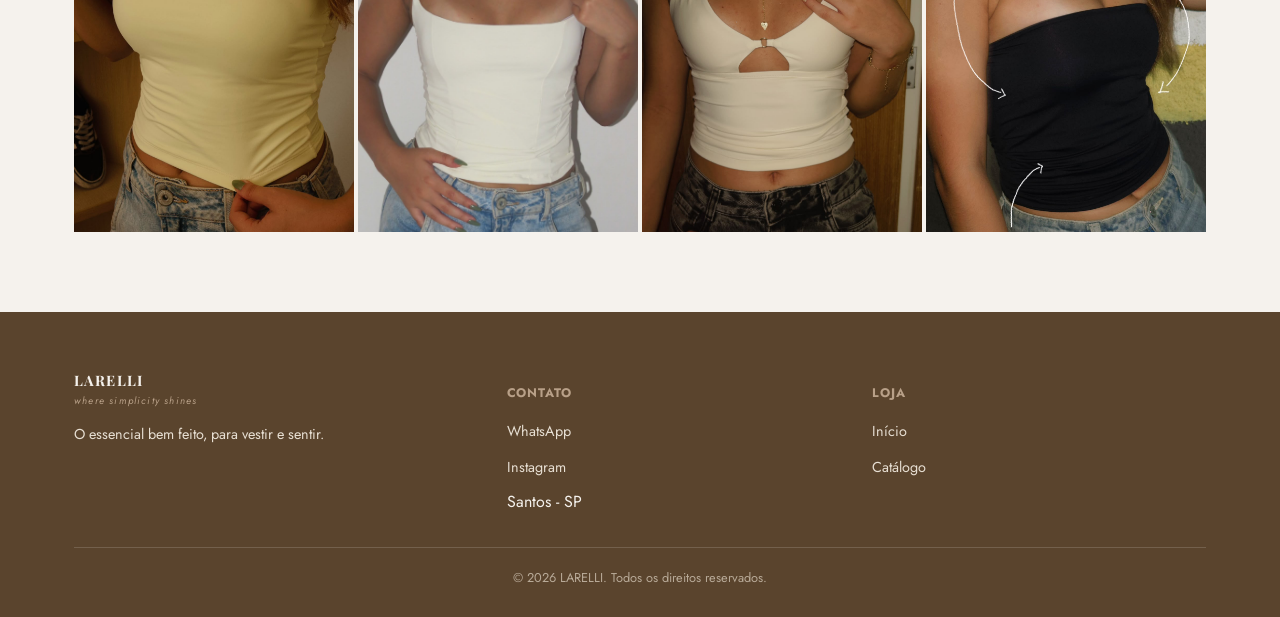
==== commit eff629f3: "Ajusta precos: Cami Renda Preta e Top Vazado Branco para R$ 89,90" ====
--- a/index.html
+++ b/index.html
@@ -144,13 +144,13 @@
 
       <div class="produto-card" data-categoria="tops"
            data-nome="Cami Renda Preta"
-           data-preco="R$ 79,99"
+           data-preco="R$ 89,90"
            data-fotos='["assets/produtos/cami-renda-preta/01.jpeg","assets/produtos/cami-renda-preta/02.jpeg"]'>
         <div class="produto-photo"><img src="assets/produtos/cami-renda-preta/01.jpeg" alt="Cami Renda Preta"></div>
         <div class="produto-info">
           <span class="categoria">Tops</span>
           <h3>Cami Renda Preta</h3>
-          <span class="preco">R$ 79,99</span>
+          <span class="preco">R$ 89,90</span>
           <a href="#" class="btn-whatsapp-card btn-wa-produto">
             <svg viewBox="0 0 24 24" fill="currentColor"><path d="M17.5 14.4c-.3-.1-1.7-.9-2-1-.3-.1-.5-.1-.7.1-.2.3-.8 1-.9 1.2-.2.2-.3.2-.6.1-.3-.1-1.3-.5-2.4-1.5-.9-.8-1.5-1.8-1.7-2.1-.2-.3 0-.5.1-.6.1-.1.3-.3.4-.5.1-.1.2-.3.3-.4.1-.2 0-.4 0-.5C10 9 9.4 7.6 9.1 7c-.2-.5-.4-.4-.6-.4h-.5c-.2 0-.5.1-.7.3-.2.3-1 1-1 2.4s1 2.8 1.1 3c.1.2 2 3.1 4.9 4.3.7.3 1.2.5 1.6.6.7.2 1.3.2 1.8.1.5-.1 1.7-.7 1.9-1.4.2-.7.2-1.2.2-1.4-.1-.1-.3-.2-.6-.3z"/><path d="M12 2C6.5 2 2 6.5 2 12c0 1.9.5 3.6 1.4 5.2L2 22l4.9-1.3c1.5.8 3.2 1.3 5 1.3 5.5 0 10-4.5 10-10S17.5 2 12 2zm0 18.3c-1.7 0-3.3-.5-4.6-1.3l-.3-.2-3.3.9.9-3.2-.2-.3C3.6 14.8 3.1 13.4 3.1 12c0-4.9 4-8.9 8.9-8.9s8.9 4 8.9 8.9-4 8.9-8.9 8.9z"/></svg>
             Pedir pelo WhatsApp
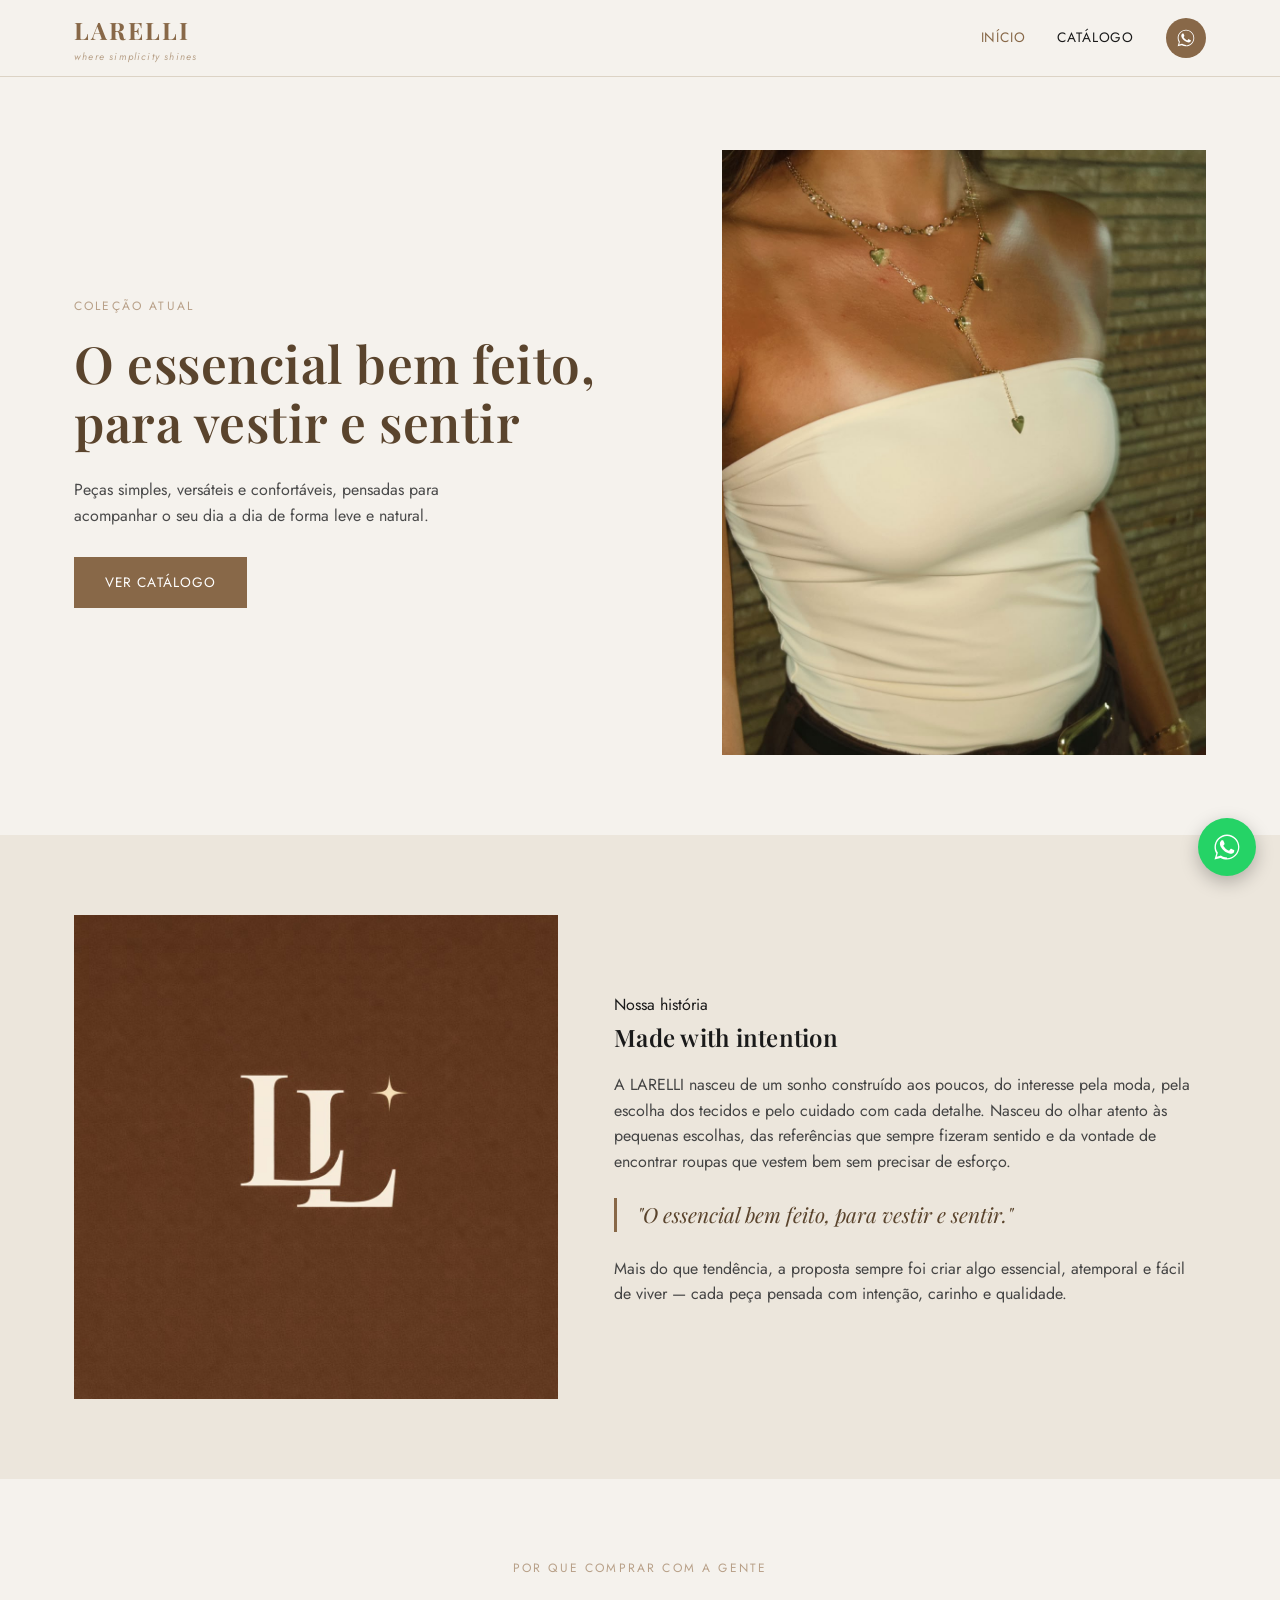
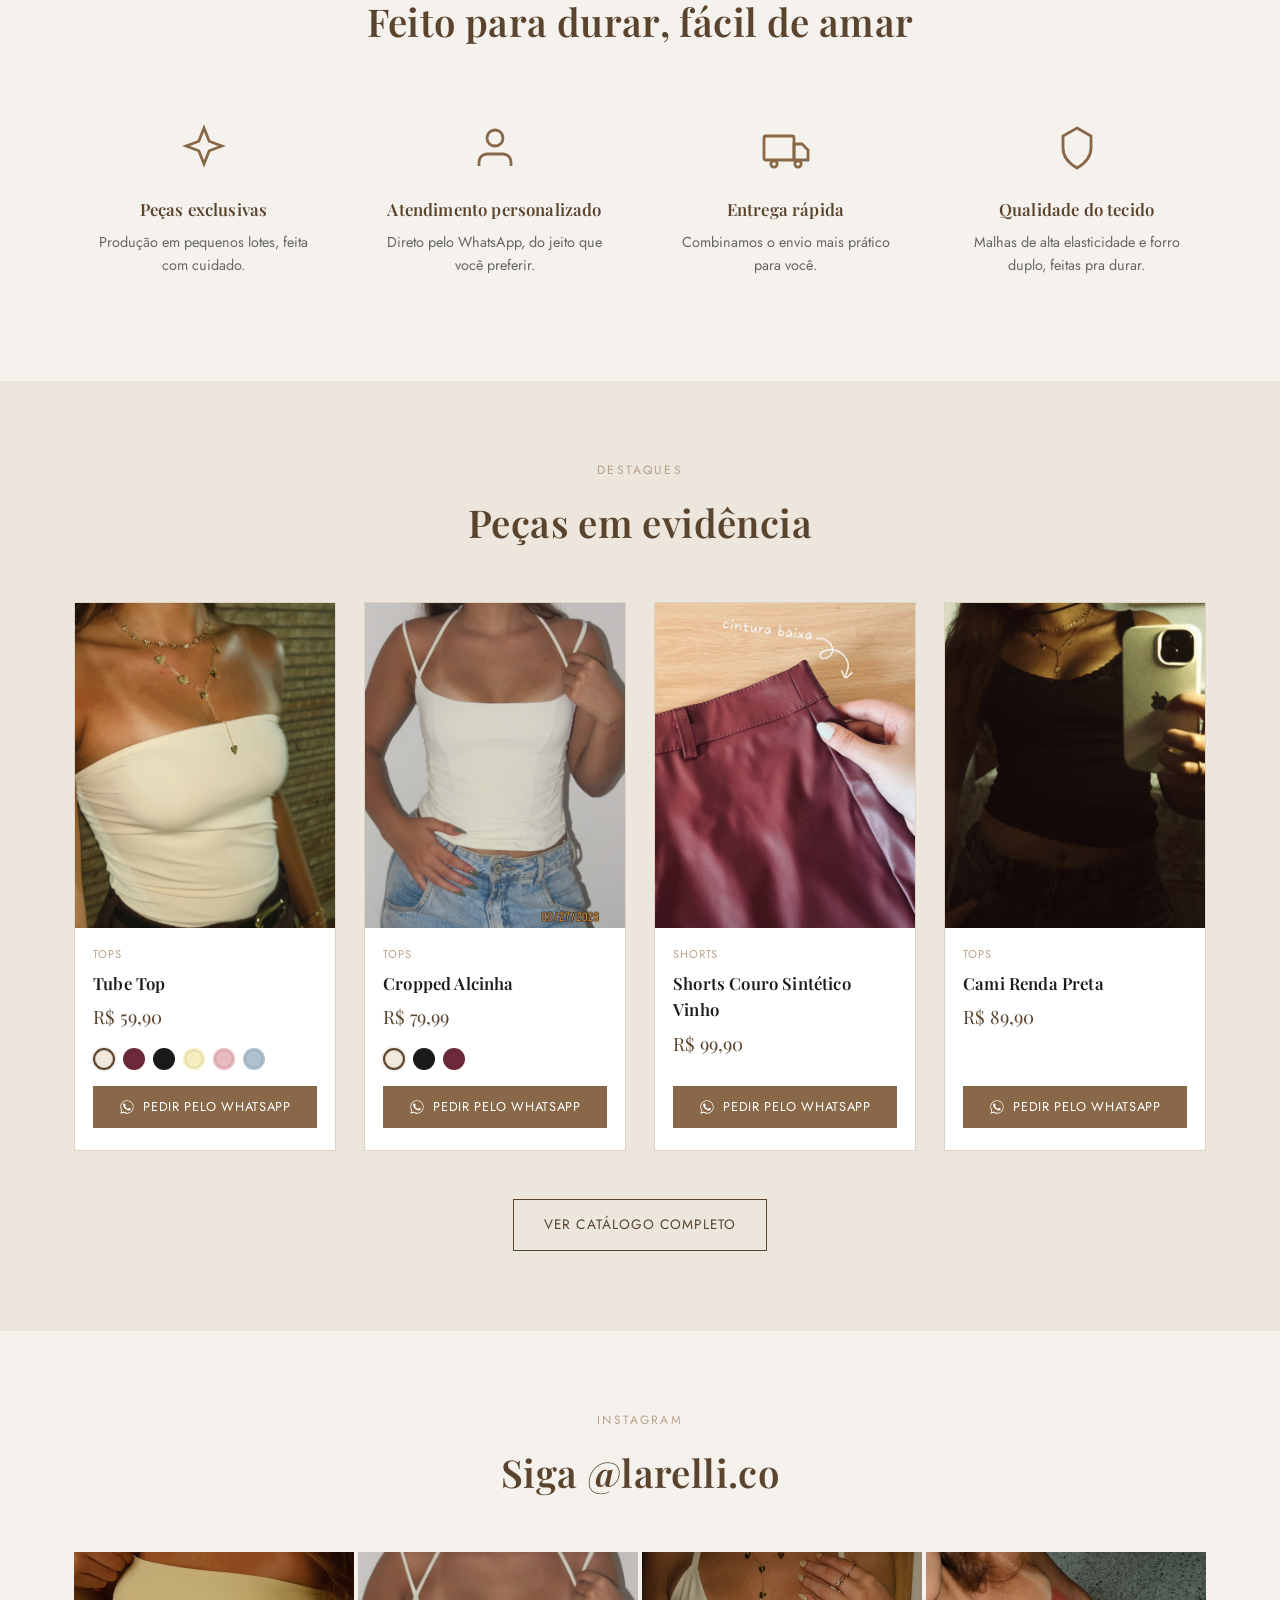
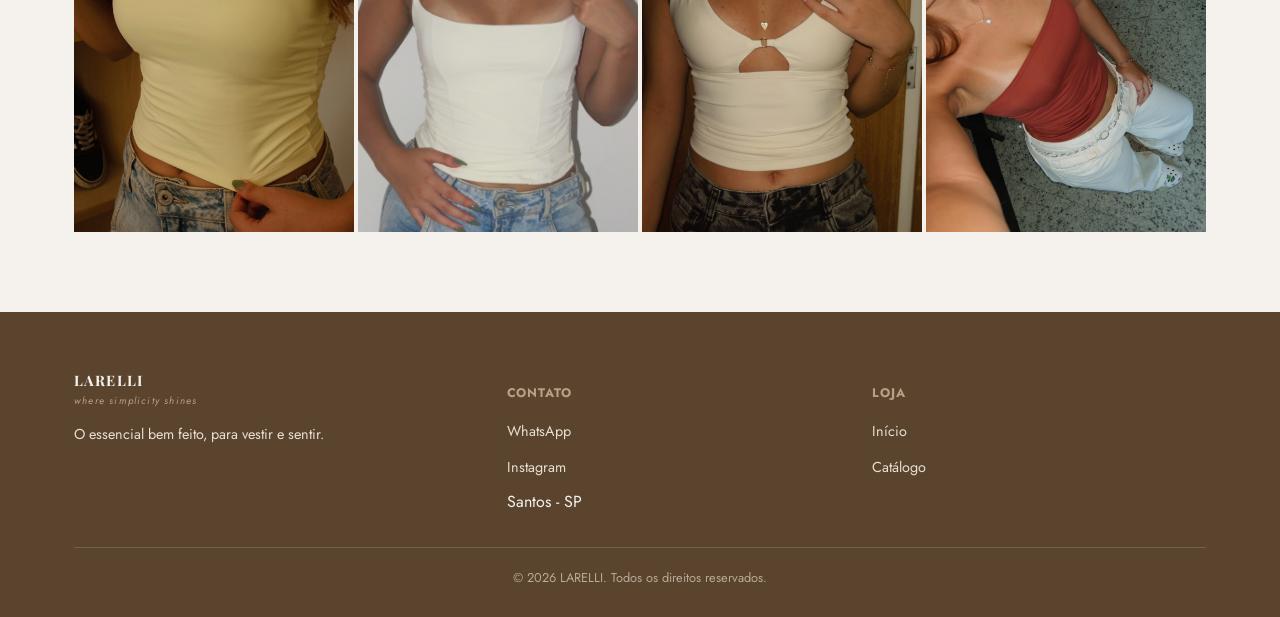
==== commit 08504670: "Corrige agrupamento de cores: tube top (6 cores), cropped alcinha e top vazado (multi-cor)" ====
--- a/index.html
+++ b/index.html
@@ -96,7 +96,7 @@
       <div class="produto-card" data-categoria="tops"
            data-nome="Tube Top"
            data-preco="R$ 59,90"
-           data-variantes='[{"nome":"Off-White","cor":"#F0E9DC","fotos":["assets/produtos/tube-top-off-white/01.jpeg","assets/produtos/tube-top-off-white/02.jpeg","assets/produtos/tube-top-off-white/03.jpeg","assets/produtos/tube-top-off-white/07.jpeg"]},{"nome":"Vinho","cor":"#6E2A3A","fotos":["assets/produtos/tube-top-vinho/01.jpeg","assets/produtos/tube-top-vinho/02.jpeg","assets/produtos/tube-top-vinho/03.jpeg"]},{"nome":"Preto","cor":"#1A1A1A","fotos":["assets/produtos/tube-top-preto/01.jpeg","assets/produtos/tube-top-preto/02.jpeg","assets/produtos/tube-top-preto/03.jpeg"]},{"nome":"Amarelo","cor":"#F5EFC0","fotos":["assets/produtos/tube-top-amarelo/01.jpeg","assets/produtos/tube-top-amarelo/02.jpeg"]}]'>
+           data-variantes='[{"nome":"Off-White","cor":"#F0E9DC","fotos":["assets/produtos/tube-top-off-white/01.jpeg","assets/produtos/tube-top-off-white/02.jpeg","assets/produtos/tube-top-off-white/03.jpeg","assets/produtos/tube-top-off-white/04.jpeg","assets/produtos/tube-top-off-white/05.jpeg"]},{"nome":"Vinho","cor":"#6E2A3A","fotos":["assets/produtos/tube-top-vinho/01.jpeg","assets/produtos/tube-top-vinho/02.jpeg","assets/produtos/tube-top-vinho/03.jpeg","assets/produtos/tube-top-vinho/04.jpeg","assets/produtos/tube-top-vinho/05.jpeg"]},{"nome":"Preto","cor":"#1A1A1A","fotos":["assets/produtos/tube-top-preto/01.jpeg","assets/produtos/tube-top-preto/02.jpeg","assets/produtos/tube-top-preto/03.jpeg","assets/produtos/tube-top-preto/04.jpeg","assets/produtos/tube-top-preto/05.jpeg"]},{"nome":"Amarelo","cor":"#F5EFC0","fotos":["assets/produtos/tube-top-amarelo/01.jpeg","assets/produtos/tube-top-amarelo/02.jpeg","assets/produtos/tube-top-amarelo/03.jpeg"]},{"nome":"Rosa","cor":"#E8B9BE","fotos":["assets/produtos/tube-top-rosa/01.jpeg","assets/produtos/tube-top-rosa/02.jpeg","assets/produtos/tube-top-rosa/03.jpeg"]},{"nome":"Azul","cor":"#AFC0CE","fotos":["assets/produtos/tube-top-azul/01.jpeg","assets/produtos/tube-top-azul/02.jpeg"]}]'>
         <div class="produto-photo"><img src="assets/produtos/tube-top-off-white/01.jpeg" alt="Tube Top"></div>
         <div class="produto-info">
           <span class="categoria">Tops</span>
@@ -111,14 +111,15 @@
       </div>
 
       <div class="produto-card" data-categoria="tops"
-           data-nome="Cropped Alcinha Branco"
+           data-nome="Cropped Alcinha"
            data-preco="R$ 79,99"
-           data-fotos='["assets/produtos/cropped-alcinha-branco/01.jpeg","assets/produtos/cropped-alcinha-branco/02.jpeg","assets/produtos/cropped-alcinha-branco/03.jpeg"]'>
-        <div class="produto-photo"><img src="assets/produtos/cropped-alcinha-branco/01.jpeg" alt="Cropped Alcinha Branco"></div>
+           data-variantes='[{"nome":"Branco","cor":"#F0E9DC","fotos":["assets/produtos/cropped-alcinha-branco/01.jpeg","assets/produtos/cropped-alcinha-branco/02.jpeg","assets/produtos/cropped-alcinha-branco/03.jpeg","assets/produtos/cropped-alcinha-branco/04.jpeg"]},{"nome":"Preto","cor":"#1A1A1A","fotos":["assets/produtos/cropped-alcinha-preto/01.jpeg","assets/produtos/cropped-alcinha-preto/02.jpeg","assets/produtos/cropped-alcinha-preto/03.jpeg","assets/produtos/cropped-alcinha-preto/04.jpeg"]},{"nome":"Vinho","cor":"#6E2A3A","fotos":["assets/produtos/cropped-alcinha-vinho/01.jpeg","assets/produtos/cropped-alcinha-vinho/02.jpeg","assets/produtos/cropped-alcinha-vinho/03.jpeg"]}]'>
+        <div class="produto-photo"><img src="assets/produtos/cropped-alcinha-branco/01.jpeg" alt="Cropped Alcinha"></div>
         <div class="produto-info">
           <span class="categoria">Tops</span>
-          <h3>Cropped Alcinha Branco</h3>
+          <h3>Cropped Alcinha</h3>
           <span class="preco">R$ 79,99</span>
+          <div class="variantes"></div>
           <a href="#" class="btn-whatsapp-card btn-wa-produto">
             <svg viewBox="0 0 24 24" fill="currentColor"><path d="M17.5 14.4c-.3-.1-1.7-.9-2-1-.3-.1-.5-.1-.7.1-.2.3-.8 1-.9 1.2-.2.2-.3.2-.6.1-.3-.1-1.3-.5-2.4-1.5-.9-.8-1.5-1.8-1.7-2.1-.2-.3 0-.5.1-.6.1-.1.3-.3.4-.5.1-.1.2-.3.3-.4.1-.2 0-.4 0-.5C10 9 9.4 7.6 9.1 7c-.2-.5-.4-.4-.6-.4h-.5c-.2 0-.5.1-.7.3-.2.3-1 1-1 2.4s1 2.8 1.1 3c.1.2 2 3.1 4.9 4.3.7.3 1.2.5 1.6.6.7.2 1.3.2 1.8.1.5-.1 1.7-.7 1.9-1.4.2-.7.2-1.2.2-1.4-.1-.1-.3-.2-.6-.3z"/><path d="M12 2C6.5 2 2 6.5 2 12c0 1.9.5 3.6 1.4 5.2L2 22l4.9-1.3c1.5.8 3.2 1.3 5 1.3 5.5 0 10-4.5 10-10S17.5 2 12 2zm0 18.3c-1.7 0-3.3-.5-4.6-1.3l-.3-.2-3.3.9.9-3.2-.2-.3C3.6 14.8 3.1 13.4 3.1 12c0-4.9 4-8.9 8.9-8.9s8.9 4 8.9 8.9-4 8.9-8.9 8.9z"/></svg>
             Pedir pelo WhatsApp
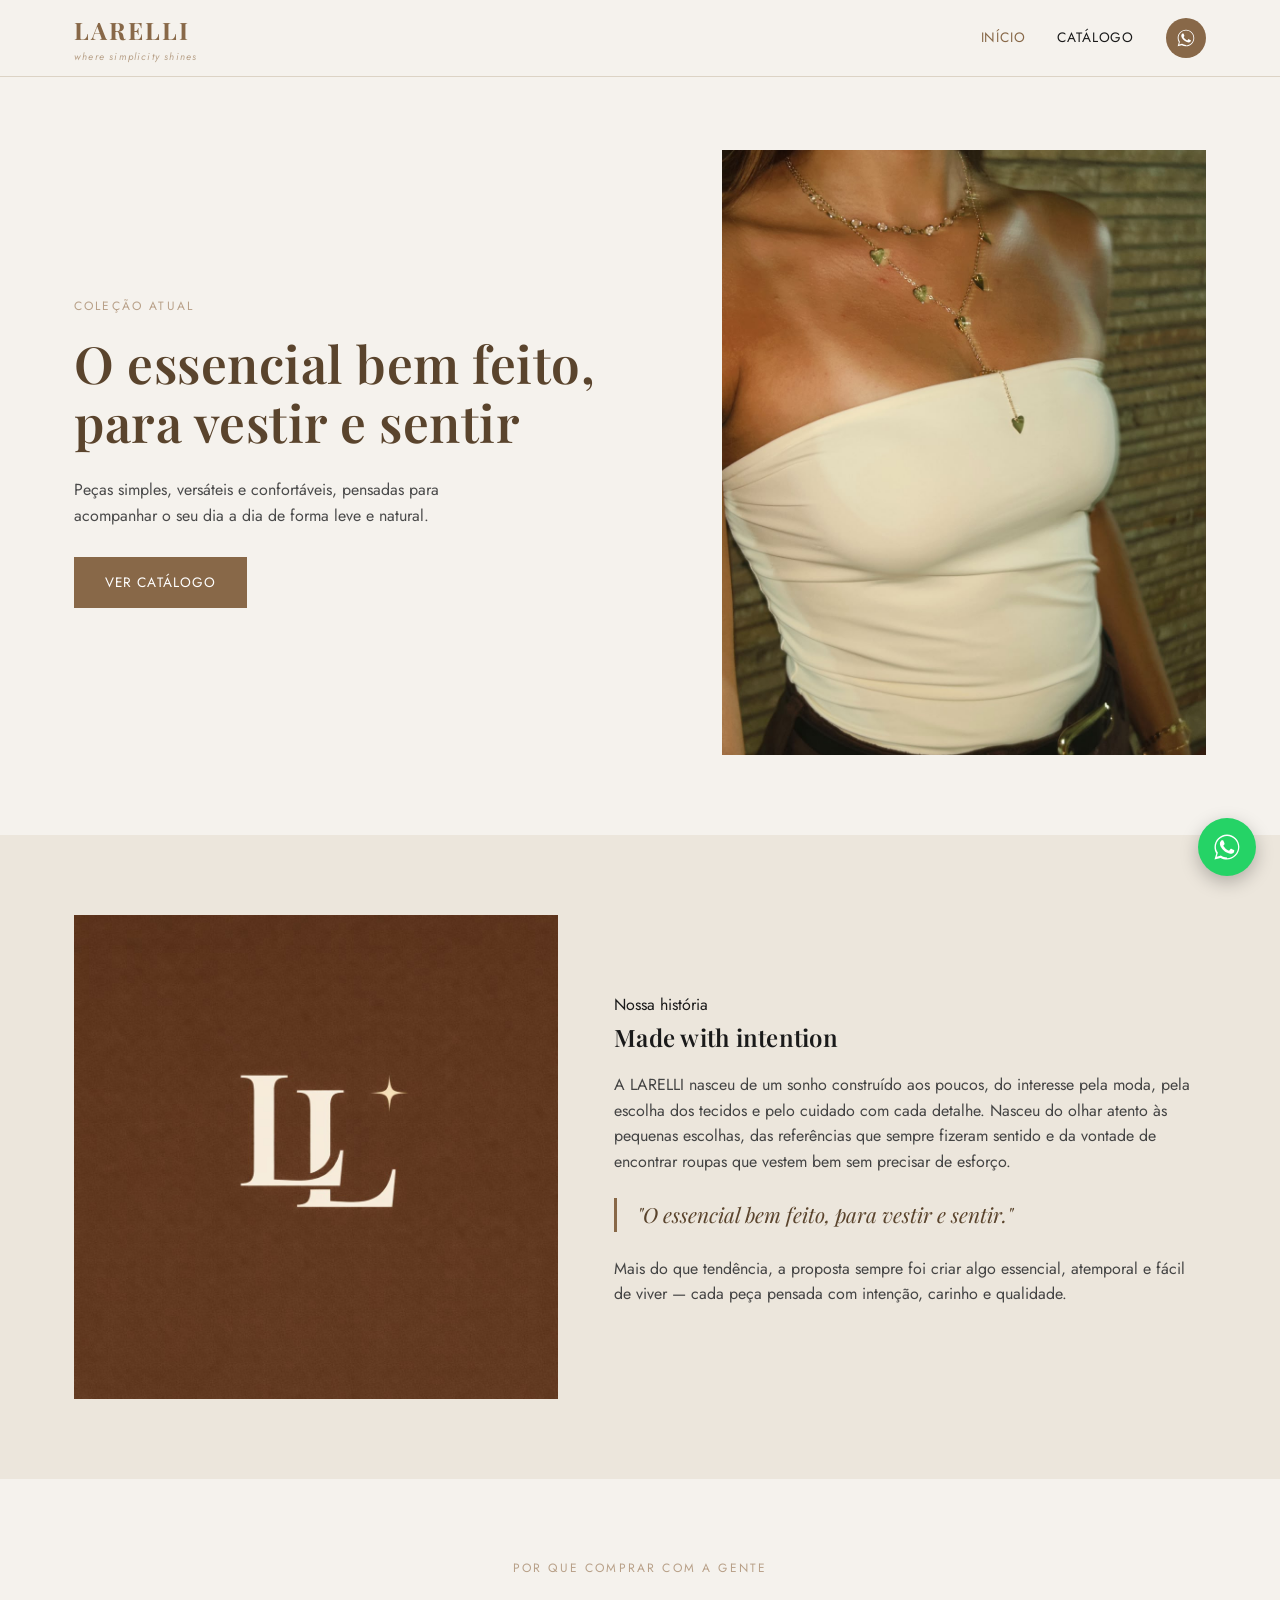
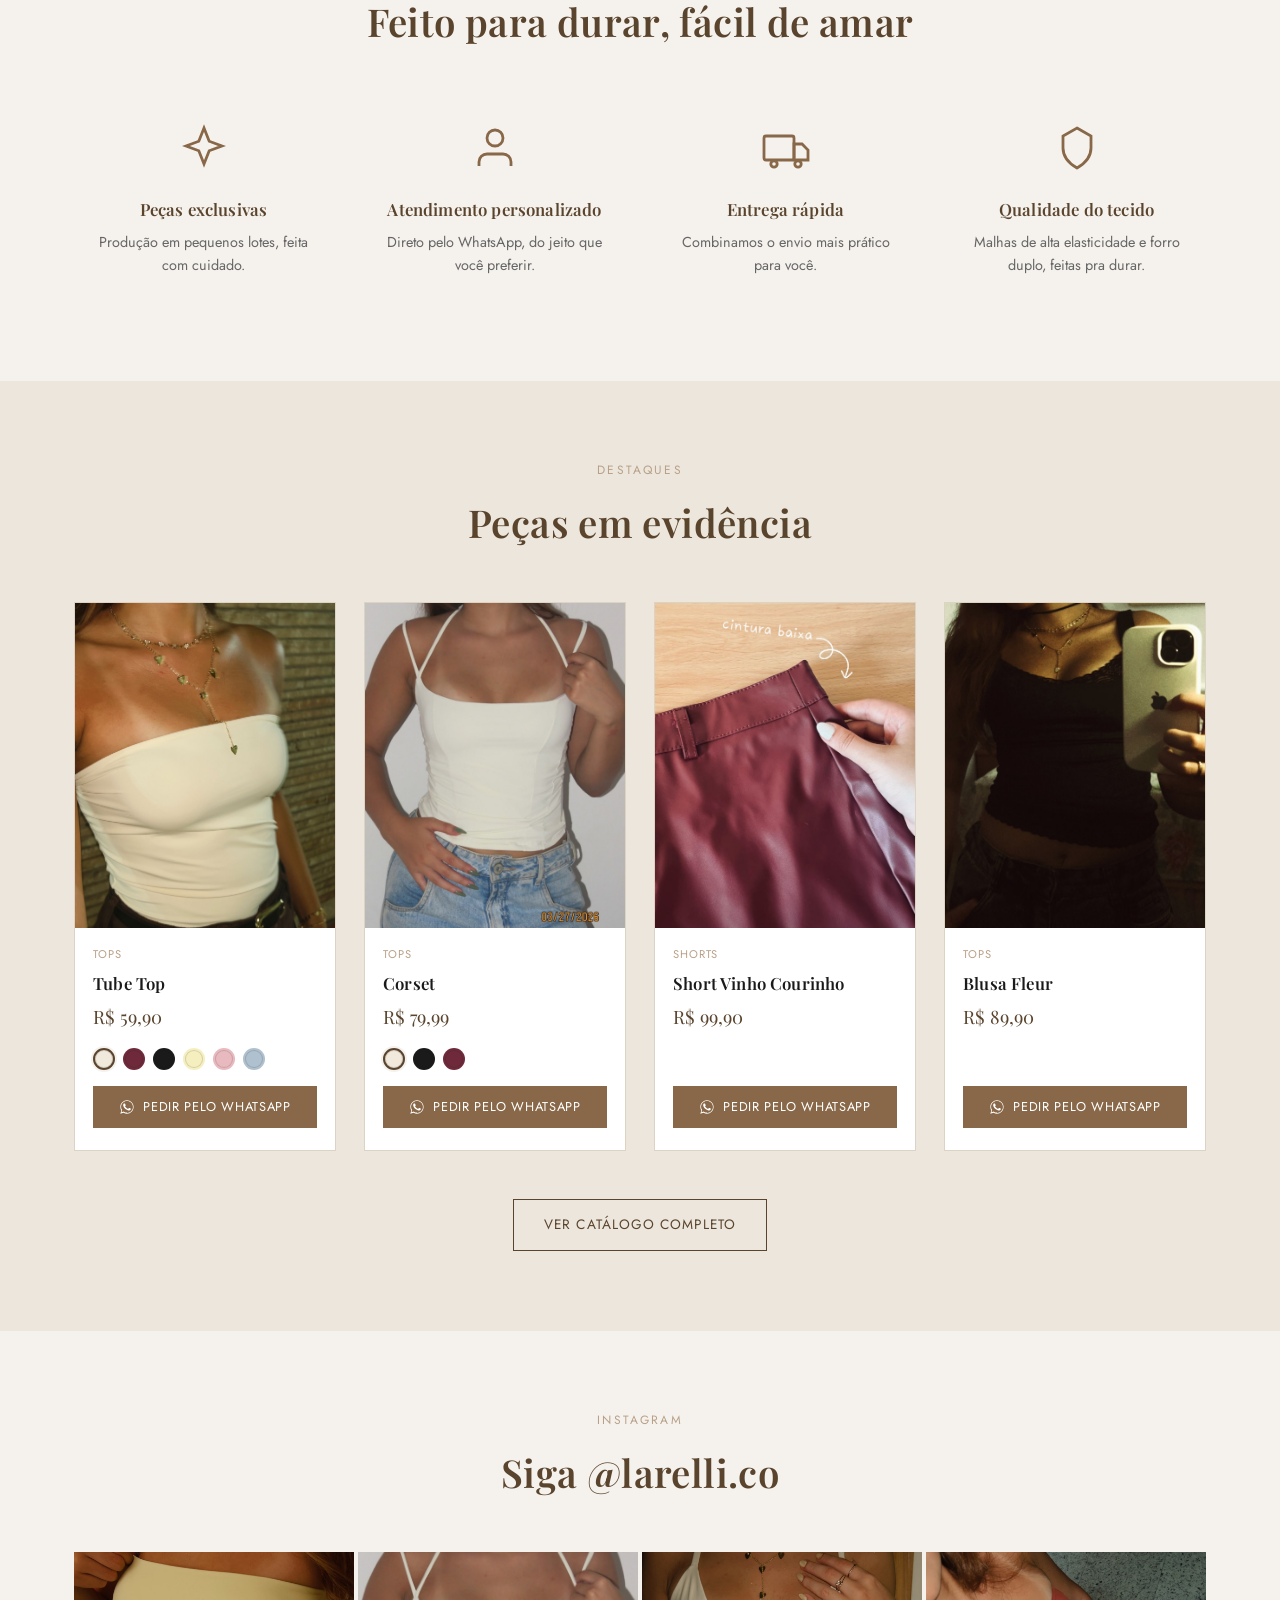
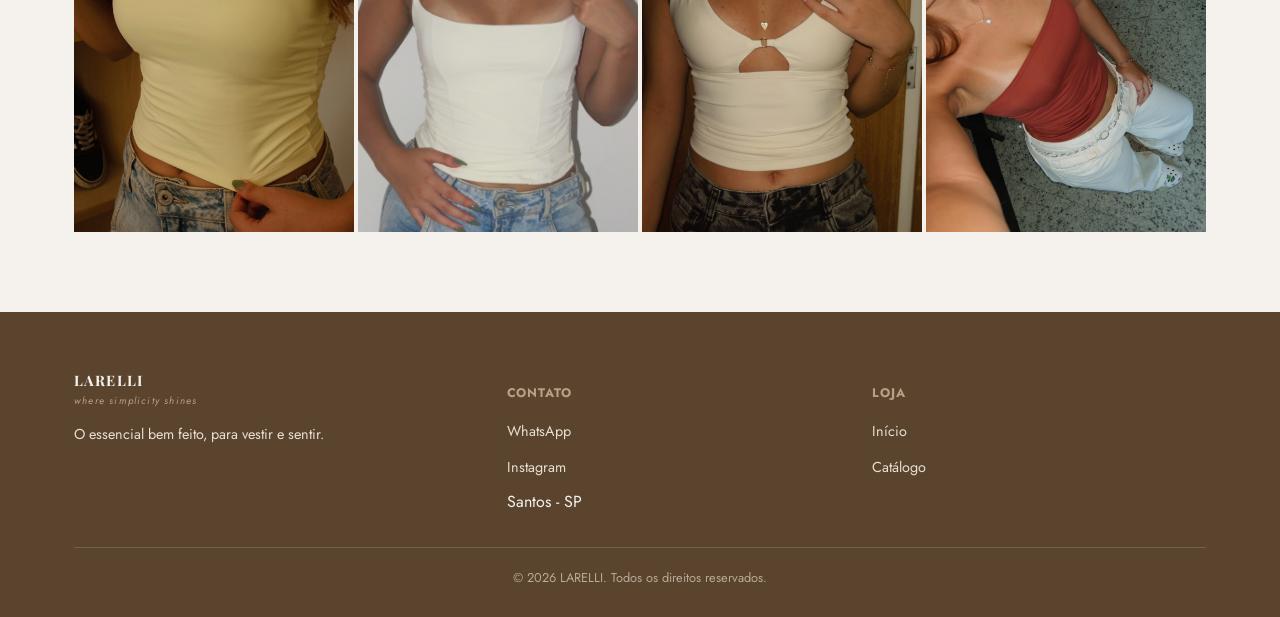
==== commit 5af13fcd: "Renomeia produtos: Corset, Blusa Fleur, Blusa Aura, Short Vinho Courinho" ====
--- a/index.html
+++ b/index.html
@@ -111,13 +111,13 @@
       </div>
 
       <div class="produto-card" data-categoria="tops"
-           data-nome="Cropped Alcinha"
+           data-nome="Corset"
            data-preco="R$ 79,99"
            data-variantes='[{"nome":"Branco","cor":"#F0E9DC","fotos":["assets/produtos/cropped-alcinha-branco/01.jpeg","assets/produtos/cropped-alcinha-branco/02.jpeg","assets/produtos/cropped-alcinha-branco/03.jpeg","assets/produtos/cropped-alcinha-branco/04.jpeg"]},{"nome":"Preto","cor":"#1A1A1A","fotos":["assets/produtos/cropped-alcinha-preto/01.jpeg","assets/produtos/cropped-alcinha-preto/02.jpeg","assets/produtos/cropped-alcinha-preto/03.jpeg","assets/produtos/cropped-alcinha-preto/04.jpeg"]},{"nome":"Vinho","cor":"#6E2A3A","fotos":["assets/produtos/cropped-alcinha-vinho/01.jpeg","assets/produtos/cropped-alcinha-vinho/02.jpeg","assets/produtos/cropped-alcinha-vinho/03.jpeg"]}]'>
-        <div class="produto-photo"><img src="assets/produtos/cropped-alcinha-branco/01.jpeg" alt="Cropped Alcinha"></div>
+        <div class="produto-photo"><img src="assets/produtos/cropped-alcinha-branco/01.jpeg" alt="Corset"></div>
         <div class="produto-info">
           <span class="categoria">Tops</span>
-          <h3>Cropped Alcinha</h3>
+          <h3>Corset</h3>
           <span class="preco">R$ 79,99</span>
           <div class="variantes"></div>
           <a href="#" class="btn-whatsapp-card btn-wa-produto">
@@ -128,13 +128,13 @@
       </div>
 
       <div class="produto-card" data-categoria="shorts"
-           data-nome="Shorts Couro Sintético Vinho"
+           data-nome="Short Vinho Courinho"
            data-preco="R$ 99,90"
            data-fotos='["assets/produtos/shorts-couro-vinho/01.jpeg","assets/produtos/shorts-couro-vinho/02.jpeg","assets/produtos/shorts-couro-vinho/03.jpeg","assets/produtos/shorts-couro-vinho/04.jpeg"]'>
-        <div class="produto-photo"><img src="assets/produtos/shorts-couro-vinho/01.jpeg" alt="Shorts Couro Sintético Vinho"></div>
+        <div class="produto-photo"><img src="assets/produtos/shorts-couro-vinho/01.jpeg" alt="Short Vinho Courinho"></div>
         <div class="produto-info">
           <span class="categoria">Shorts</span>
-          <h3>Shorts Couro Sintético Vinho</h3>
+          <h3>Short Vinho Courinho</h3>
           <span class="preco">R$ 99,90</span>
           <a href="#" class="btn-whatsapp-card btn-wa-produto">
             <svg viewBox="0 0 24 24" fill="currentColor"><path d="M17.5 14.4c-.3-.1-1.7-.9-2-1-.3-.1-.5-.1-.7.1-.2.3-.8 1-.9 1.2-.2.2-.3.2-.6.1-.3-.1-1.3-.5-2.4-1.5-.9-.8-1.5-1.8-1.7-2.1-.2-.3 0-.5.1-.6.1-.1.3-.3.4-.5.1-.1.2-.3.3-.4.1-.2 0-.4 0-.5C10 9 9.4 7.6 9.1 7c-.2-.5-.4-.4-.6-.4h-.5c-.2 0-.5.1-.7.3-.2.3-1 1-1 2.4s1 2.8 1.1 3c.1.2 2 3.1 4.9 4.3.7.3 1.2.5 1.6.6.7.2 1.3.2 1.8.1.5-.1 1.7-.7 1.9-1.4.2-.7.2-1.2.2-1.4-.1-.1-.3-.2-.6-.3z"/><path d="M12 2C6.5 2 2 6.5 2 12c0 1.9.5 3.6 1.4 5.2L2 22l4.9-1.3c1.5.8 3.2 1.3 5 1.3 5.5 0 10-4.5 10-10S17.5 2 12 2zm0 18.3c-1.7 0-3.3-.5-4.6-1.3l-.3-.2-3.3.9.9-3.2-.2-.3C3.6 14.8 3.1 13.4 3.1 12c0-4.9 4-8.9 8.9-8.9s8.9 4 8.9 8.9-4 8.9-8.9 8.9z"/></svg>
@@ -144,13 +144,13 @@
       </div>
 
       <div class="produto-card" data-categoria="tops"
-           data-nome="Cami Renda Preta"
+           data-nome="Blusa Fleur"
            data-preco="R$ 89,90"
            data-fotos='["assets/produtos/cami-renda-preta/01.jpeg","assets/produtos/cami-renda-preta/02.jpeg"]'>
-        <div class="produto-photo"><img src="assets/produtos/cami-renda-preta/01.jpeg" alt="Cami Renda Preta"></div>
+        <div class="produto-photo"><img src="assets/produtos/cami-renda-preta/01.jpeg" alt="Blusa Fleur"></div>
         <div class="produto-info">
           <span class="categoria">Tops</span>
-          <h3>Cami Renda Preta</h3>
+          <h3>Blusa Fleur</h3>
           <span class="preco">R$ 89,90</span>
           <a href="#" class="btn-whatsapp-card btn-wa-produto">
             <svg viewBox="0 0 24 24" fill="currentColor"><path d="M17.5 14.4c-.3-.1-1.7-.9-2-1-.3-.1-.5-.1-.7.1-.2.3-.8 1-.9 1.2-.2.2-.3.2-.6.1-.3-.1-1.3-.5-2.4-1.5-.9-.8-1.5-1.8-1.7-2.1-.2-.3 0-.5.1-.6.1-.1.3-.3.4-.5.1-.1.2-.3.3-.4.1-.2 0-.4 0-.5C10 9 9.4 7.6 9.1 7c-.2-.5-.4-.4-.6-.4h-.5c-.2 0-.5.1-.7.3-.2.3-1 1-1 2.4s1 2.8 1.1 3c.1.2 2 3.1 4.9 4.3.7.3 1.2.5 1.6.6.7.2 1.3.2 1.8.1.5-.1 1.7-.7 1.9-1.4.2-.7.2-1.2.2-1.4-.1-.1-.3-.2-.6-.3z"/><path d="M12 2C6.5 2 2 6.5 2 12c0 1.9.5 3.6 1.4 5.2L2 22l4.9-1.3c1.5.8 3.2 1.3 5 1.3 5.5 0 10-4.5 10-10S17.5 2 12 2zm0 18.3c-1.7 0-3.3-.5-4.6-1.3l-.3-.2-3.3.9.9-3.2-.2-.3C3.6 14.8 3.1 13.4 3.1 12c0-4.9 4-8.9 8.9-8.9s8.9 4 8.9 8.9-4 8.9-8.9 8.9z"/></svg>
@@ -170,13 +170,13 @@
   <div class="container">
     <div class="section-head">
       <div class="eyebrow">Instagram</div>
-      <h2>Siga <span id="ig-handle-text">@larelli.co</span></h2>
+      <h2>Siga <a id="ig-handle-link" href="#" target="_blank" rel="noopener">@larelli.co</a></h2>
     </div>
     <div class="instagram-grid" id="instagram-grid">
-      <a href="#" target="_blank" rel="noopener"><img src="assets/produtos/tube-top-amarelo/01.jpeg" alt=""></a>
-      <a href="#" target="_blank" rel="noopener"><img src="assets/produtos/cropped-alcinha-branco/01.jpeg" alt=""></a>
-      <a href="#" target="_blank" rel="noopener"><img src="assets/produtos/top-vazado-branco/01.jpeg" alt=""></a>
-      <a href="#" target="_blank" rel="noopener"><img src="assets/produtos/tube-top-vinho/03.jpeg" alt=""></a>
+      <div class="instagram-photo" data-foto="assets/produtos/tube-top-amarelo/01.jpeg"><img src="assets/produtos/tube-top-amarelo/01.jpeg" alt=""></div>
+      <div class="instagram-photo" data-foto="assets/produtos/cropped-alcinha-branco/01.jpeg"><img src="assets/produtos/cropped-alcinha-branco/01.jpeg" alt=""></div>
+      <div class="instagram-photo" data-foto="assets/produtos/top-vazado-branco/01.jpeg"><img src="assets/produtos/top-vazado-branco/01.jpeg" alt=""></div>
+      <div class="instagram-photo" data-foto="assets/produtos/tube-top-vinho/03.jpeg"><img src="assets/produtos/tube-top-vinho/03.jpeg" alt=""></div>
     </div>
   </div>
 </section>
@@ -212,6 +212,31 @@
   <svg viewBox="0 0 24 24" fill="currentColor"><path d="M17.5 14.4c-.3-.1-1.7-.9-2-1-.3-.1-.5-.1-.7.1-.2.3-.8 1-.9 1.2-.2.2-.3.2-.6.1-.3-.1-1.3-.5-2.4-1.5-.9-.8-1.5-1.8-1.7-2.1-.2-.3 0-.5.1-.6.1-.1.3-.3.4-.5.1-.1.2-.3.3-.4.1-.2 0-.4 0-.5C10 9 9.4 7.6 9.1 7c-.2-.5-.4-.4-.6-.4h-.5c-.2 0-.5.1-.7.3-.2.3-1 1-1 2.4s1 2.8 1.1 3c.1.2 2 3.1 4.9 4.3.7.3 1.2.5 1.6.6.7.2 1.3.2 1.8.1.5-.1 1.7-.7 1.9-1.4.2-.7.2-1.2.2-1.4-.1-.1-.3-.2-.6-.3z"/><path d="M12 2C6.5 2 2 6.5 2 12c0 1.9.5 3.6 1.4 5.2L2 22l4.9-1.3c1.5.8 3.2 1.3 5 1.3 5.5 0 10-4.5 10-10S17.5 2 12 2zm0 18.3c-1.7 0-3.3-.5-4.6-1.3l-.3-.2-3.3.9.9-3.2-.2-.3C3.6 14.8 3.1 13.4 3.1 12c0-4.9 4-8.9 8.9-8.9s8.9 4 8.9 8.9-4 8.9-8.9 8.9z"/></svg>
 </a>
 
+<!-- Lightbox -->
+<div class="lightbox" id="lightbox">
+  <div class="lightbox-content">
+    <button class="lightbox-close" aria-label="Fechar">
+      <svg viewBox="0 0 24 24" fill="none" stroke="currentColor" stroke-width="1.8"><path d="M6 6l12 12M18 6L6 18"/></svg>
+    </button>
+    <button class="lightbox-nav lightbox-prev" aria-label="Anterior">
+      <svg viewBox="0 0 24 24" fill="none" stroke="currentColor" stroke-width="2"><path d="M15 18l-6-6 6-6"/></svg>
+    </button>
+    <button class="lightbox-nav lightbox-next" aria-label="Próxima">
+      <svg viewBox="0 0 24 24" fill="none" stroke="currentColor" stroke-width="2"><path d="M9 18l6-6-6-6"/></svg>
+    </button>
+    <div class="lightbox-main"><img src="" alt=""></div>
+    <div class="lightbox-thumbs"></div>
+    <div class="lightbox-info">
+      <h3></h3>
+      <div class="preco"></div>
+      <a href="#" class="btn" target="_blank" rel="noopener">
+        <svg width="16" height="16" viewBox="0 0 24 24" fill="currentColor"><path d="M17.5 14.4c-.3-.1-1.7-.9-2-1-.3-.1-.5-.1-.7.1-.2.3-.8 1-.9 1.2-.2.2-.3.2-.6.1-.3-.1-1.3-.5-2.4-1.5-.9-.8-1.5-1.8-1.7-2.1-.2-.3 0-.5.1-.6.1-.1.3-.3.4-.5.1-.1.2-.3.3-.4.1-.2 0-.4 0-.5C10 9 9.4 7.6 9.1 7c-.2-.5-.4-.4-.6-.4h-.5c-.2 0-.5.1-.7.3-.2.3-1 1-1 2.4s1 2.8 1.1 3c.1.2 2 3.1 4.9 4.3.7.3 1.2.5 1.6.6.7.2 1.3.2 1.8.1.5-.1 1.7-.7 1.9-1.4.2-.7.2-1.2.2-1.4-.1-.1-.3-.2-.6-.3z"/><path d="M12 2C6.5 2 2 6.5 2 12c0 1.9.5 3.6 1.4 5.2L2 22l4.9-1.3c1.5.8 3.2 1.3 5 1.3 5.5 0 10-4.5 10-10S17.5 2 12 2zm0 18.3c-1.7 0-3.3-.5-4.6-1.3l-.3-.2-3.3.9.9-3.2-.2-.3C3.6 14.8 3.1 13.4 3.1 12c0-4.9 4-8.9 8.9-8.9s8.9 4 8.9 8.9-4 8.9-8.9 8.9z"/></svg>
+        Pedir pelo WhatsApp
+      </a>
+    </div>
+  </div>
+</div>
+
 <script src="assets/js/config.js?v=2"></script>
 <script>
   const waLink = `https://wa.me/${WHATSAPP_NUMERO}?text=${encodeURIComponent('Olá! Gostaria de saber mais sobre os produtos da loja.')}`;
@@ -219,8 +244,9 @@
   document.getElementById('wa-footer').href = waLink;
   document.getElementById('wa-float').href = waLink;
   document.getElementById('ig-footer').href = `https://instagram.com/${INSTAGRAM_USUARIO}`;
-  document.getElementById('ig-handle-text').textContent = '@' + INSTAGRAM_USUARIO;
-  document.querySelectorAll('#instagram-grid a').forEach(a => a.href = `https://instagram.com/${INSTAGRAM_USUARIO}`);
+  const igLink = document.getElementById('ig-handle-link');
+  igLink.textContent = '@' + INSTAGRAM_USUARIO;
+  igLink.href = `https://instagram.com/${INSTAGRAM_USUARIO}`;
 </script>
 <script src="assets/js/main.js?v=2"></script>
 </body>
--- a/assets/css/style.css
+++ b/assets/css/style.css
@@ -305,9 +305,9 @@
   grid-template-columns: repeat(4, 1fr);
   gap: 4px;
 }
-.instagram-grid a { aspect-ratio: 1; overflow: hidden; position: relative; }
+.instagram-grid .instagram-photo { aspect-ratio: 1; overflow: hidden; position: relative; cursor: pointer; }
 .instagram-grid img { width: 100%; height: 100%; object-fit: cover; transition: transform 0.3s ease; }
-.instagram-grid a:hover img { transform: scale(1.06); }
+.instagram-grid .instagram-photo:hover img { transform: scale(1.06); }
 
 /* ---------- Catálogo ---------- */
 .catalogo-header { padding: 150px 0 30px; text-align: center; }
